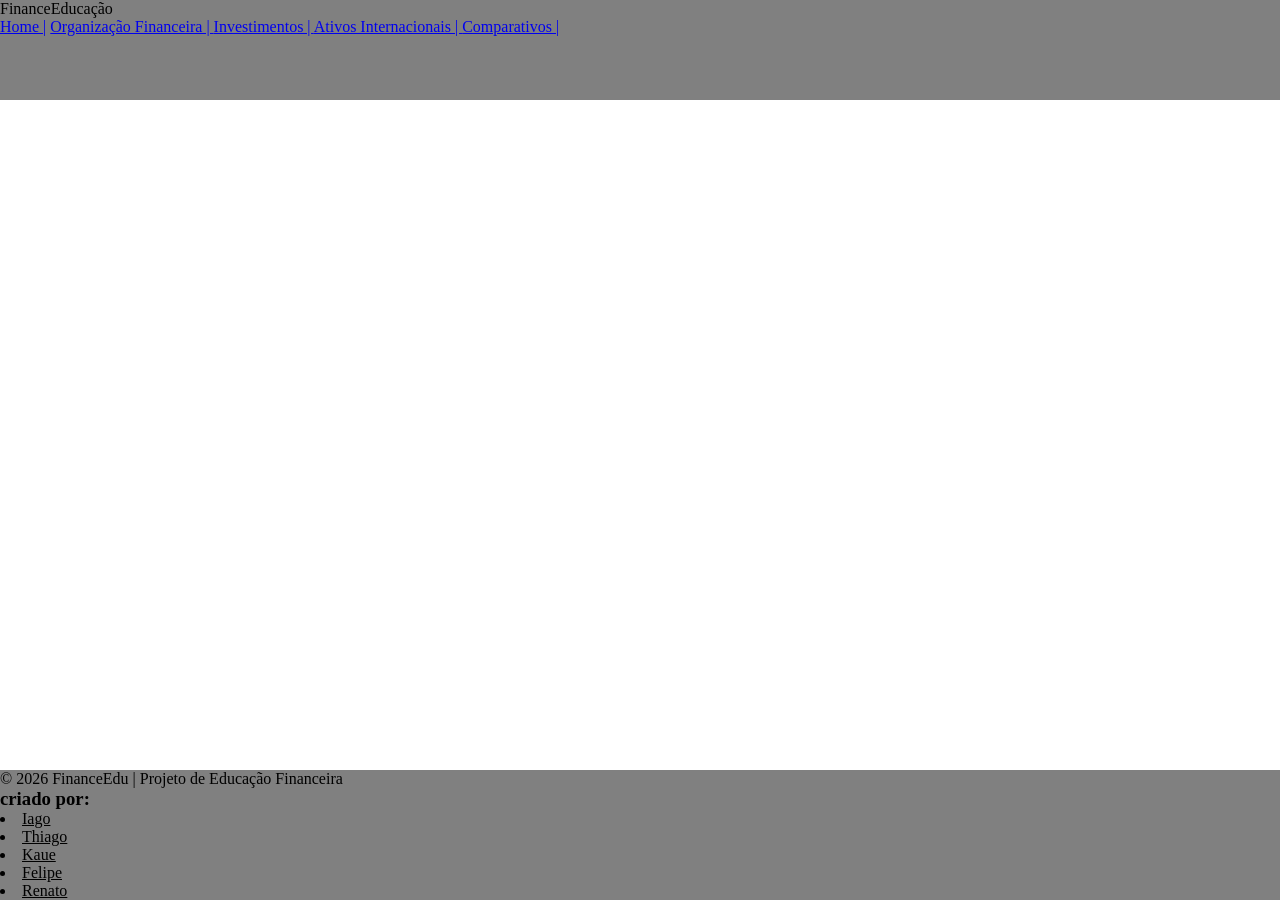
==== index.html @ c4a09371 "estrutura inicial do projeto" ====
<!DOCTYPE html>
<html lang="en">
<head>
    <meta charset="UTF-8">
    <meta name="viewport" content="width=device-width, initial-scale=1.0">
    <title>Educação financeira</title>
    <link rel="stylesheet" href="assets/css/styles.css">
</head>
<body>
    <header>
        <div class="logo">
            Finance<span>Educação</span>
        </div>
        <nav class="navbar">
            <a href="index.html">Home |</a>
            <a href="pages/organizacao-financeira.html">
                Organização Financeira |
            </a>

            <a href="pages/investimentos.html">
                Investimentos |
            </a>

            <a href="pages/ativos-internacionais.html">
                Ativos Internacionais |
            </a>

            <a href="pages/comparativos.html">
                Comparativos |
            </a>
        </nav>

    </header>
    <main>

    </main>
    <footer>
        <p>
            © 2026 FinanceEdu | Projeto de Educação Financeira
        </p>
        <h3>
            criado por:
        </h3>
        <u>
            <li>Iago</li>
            <li>Thiago</li>
            <li>Kaue</li>
            <li>Felipe</li>
            <li>Renato</li>
        </u>
    </footer>
    <script src="assets/js/scripts.js"></script>
</body>
</html>
---- assets/css/styles.css ----
*{
    margin: 0;
    padding: 0;
    box-sizing: border-box;
}
body{
    min-height: 100vh;

    display: flex;
    flex-direction: column;
}
header {
    background-color: gray;
    height: 100px;
}
main{
    flex: 1;
}
footer{
    background-color: grey;
}
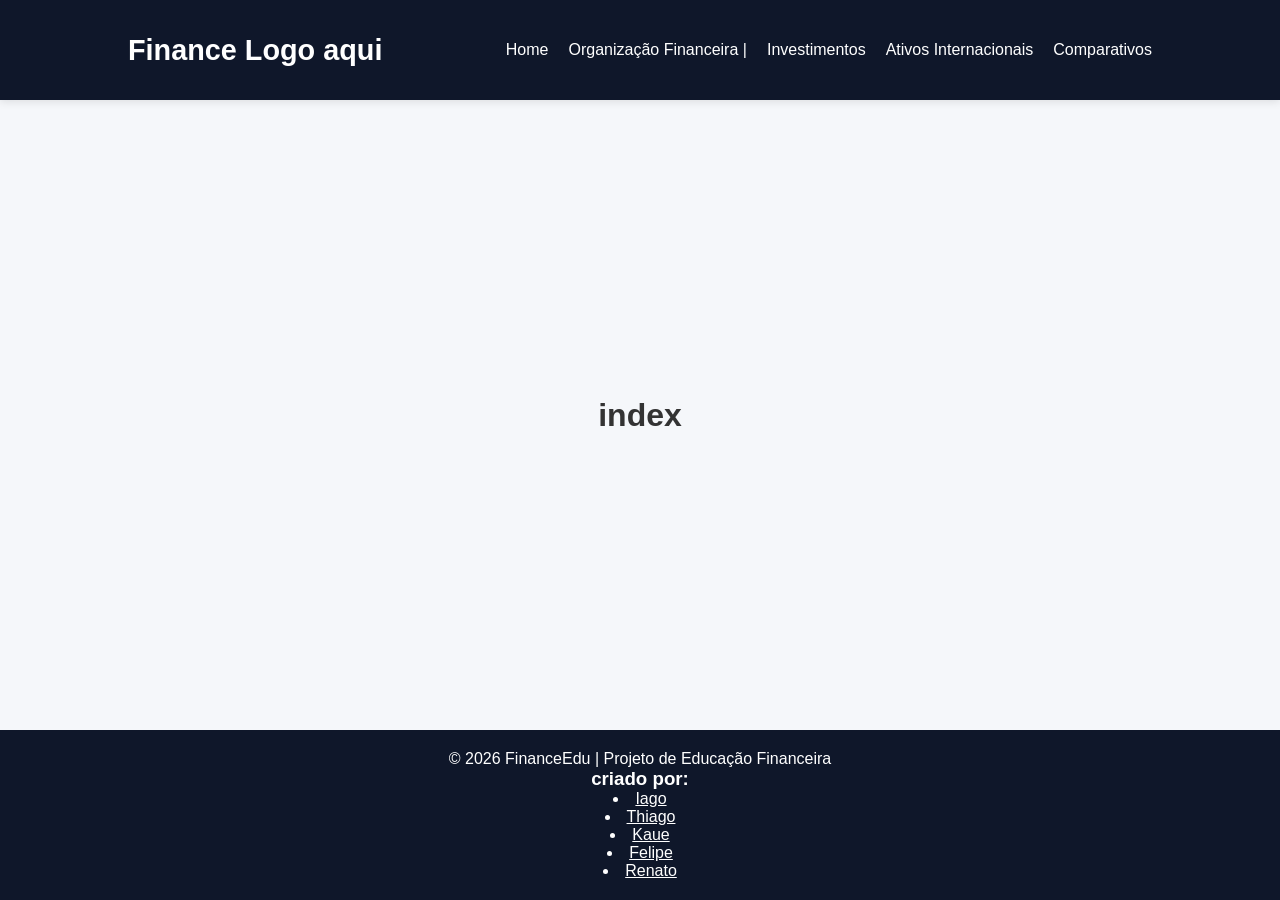
==== commit 3aa67387: "movendo projeto para dev" ====
--- a/index.html
+++ b/index.html
@@ -9,30 +9,30 @@
 <body>
     <header>
         <div class="logo">
-            Finance<span>Educação</span>
+            Finance<span> Logo aqui</span>
         </div>
         <nav class="navbar">
-            <a href="index.html">Home |</a>
-            <a href="pages/organizacao-financeira.html">
+            <a href="/">Home </a>
+            <a href="./pages/organizacao-financeira.html">
                 Organização Financeira |
             </a>
 
-            <a href="pages/investimentos.html">
-                Investimentos |
+            <a href="./pages/investimentos.html">
+                Investimentos 
             </a>
 
-            <a href="pages/ativos-internacionais.html">
-                Ativos Internacionais |
+            <a href="./pages/ativos-internacionais.html">
+                Ativos Internacionais 
             </a>
 
-            <a href="pages/comparativos.html">
-                Comparativos |
+            <a href="./pages/comparativos.html">
+                Comparativos 
             </a>
         </nav>
 
     </header>
     <main>
-
+        <h1>index</h1>
     </main>
     <footer>
         <p>
--- a/assets/css/styles.css
+++ b/assets/css/styles.css
@@ -10,12 +10,69 @@
     flex-direction: column;
 }
 header {
-    background-color: gray;
     height: 100px;
+    background-color: #0f172a;
+    color: white;
+    display: flex;
+    justify-content: space-between;
+    align-items: center;
+    padding: 20px 10%;
+    box-shadow: 0 2px 8px rgba(0,0,0,0.1);
 }
+
 main{
     flex: 1;
+
+    display: flex;
+    justify-content: center;
+    align-items: center;
+
+    padding: 40px 10%;
 }
 footer{
-    background-color: grey;
-}+    background-color: #0f172a;
+
+    color: white;
+
+    text-align: center;
+
+    padding: 20px;
+}
+
+
+body{
+    font-family: Arial, Helvetica, sans-serif;
+    background-color: #f5f7fa;
+    color: #333;
+
+    min-height: 100vh;
+
+    display: flex;
+    flex-direction: column;
+}
+
+
+
+.logo{
+    font-size: 1.8rem;
+    font-weight: bold;
+}
+
+.navbar {
+    display: flex;
+    gap: 20px;
+}
+
+.navbar a{
+    color: white;
+    text-decoration: none;
+
+    font-weight: 500;
+
+    transition: 0.3s;
+}
+
+.navbar a:hover{
+    color: #38bdf8;
+}
+
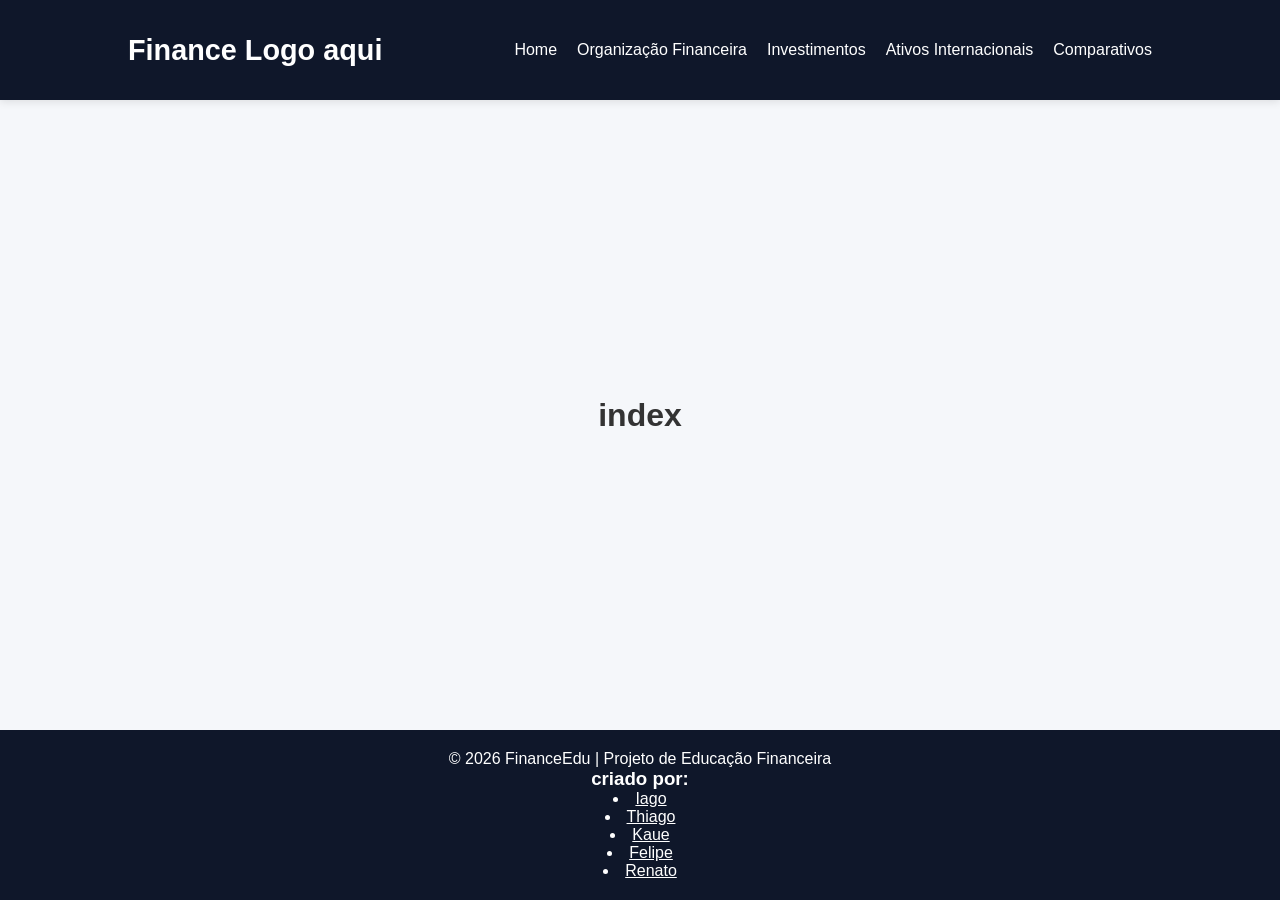
==== commit 14fc1b0c: "corrigindo link" ====
--- a/index.html
+++ b/index.html
@@ -14,7 +14,7 @@
         <nav class="navbar">
             <a href="/">Home </a>
             <a href="./pages/organizacao-financeira.html">
-                Organização Financeira |
+                Organização Financeira 
             </a>
 
             <a href="./pages/investimentos.html">
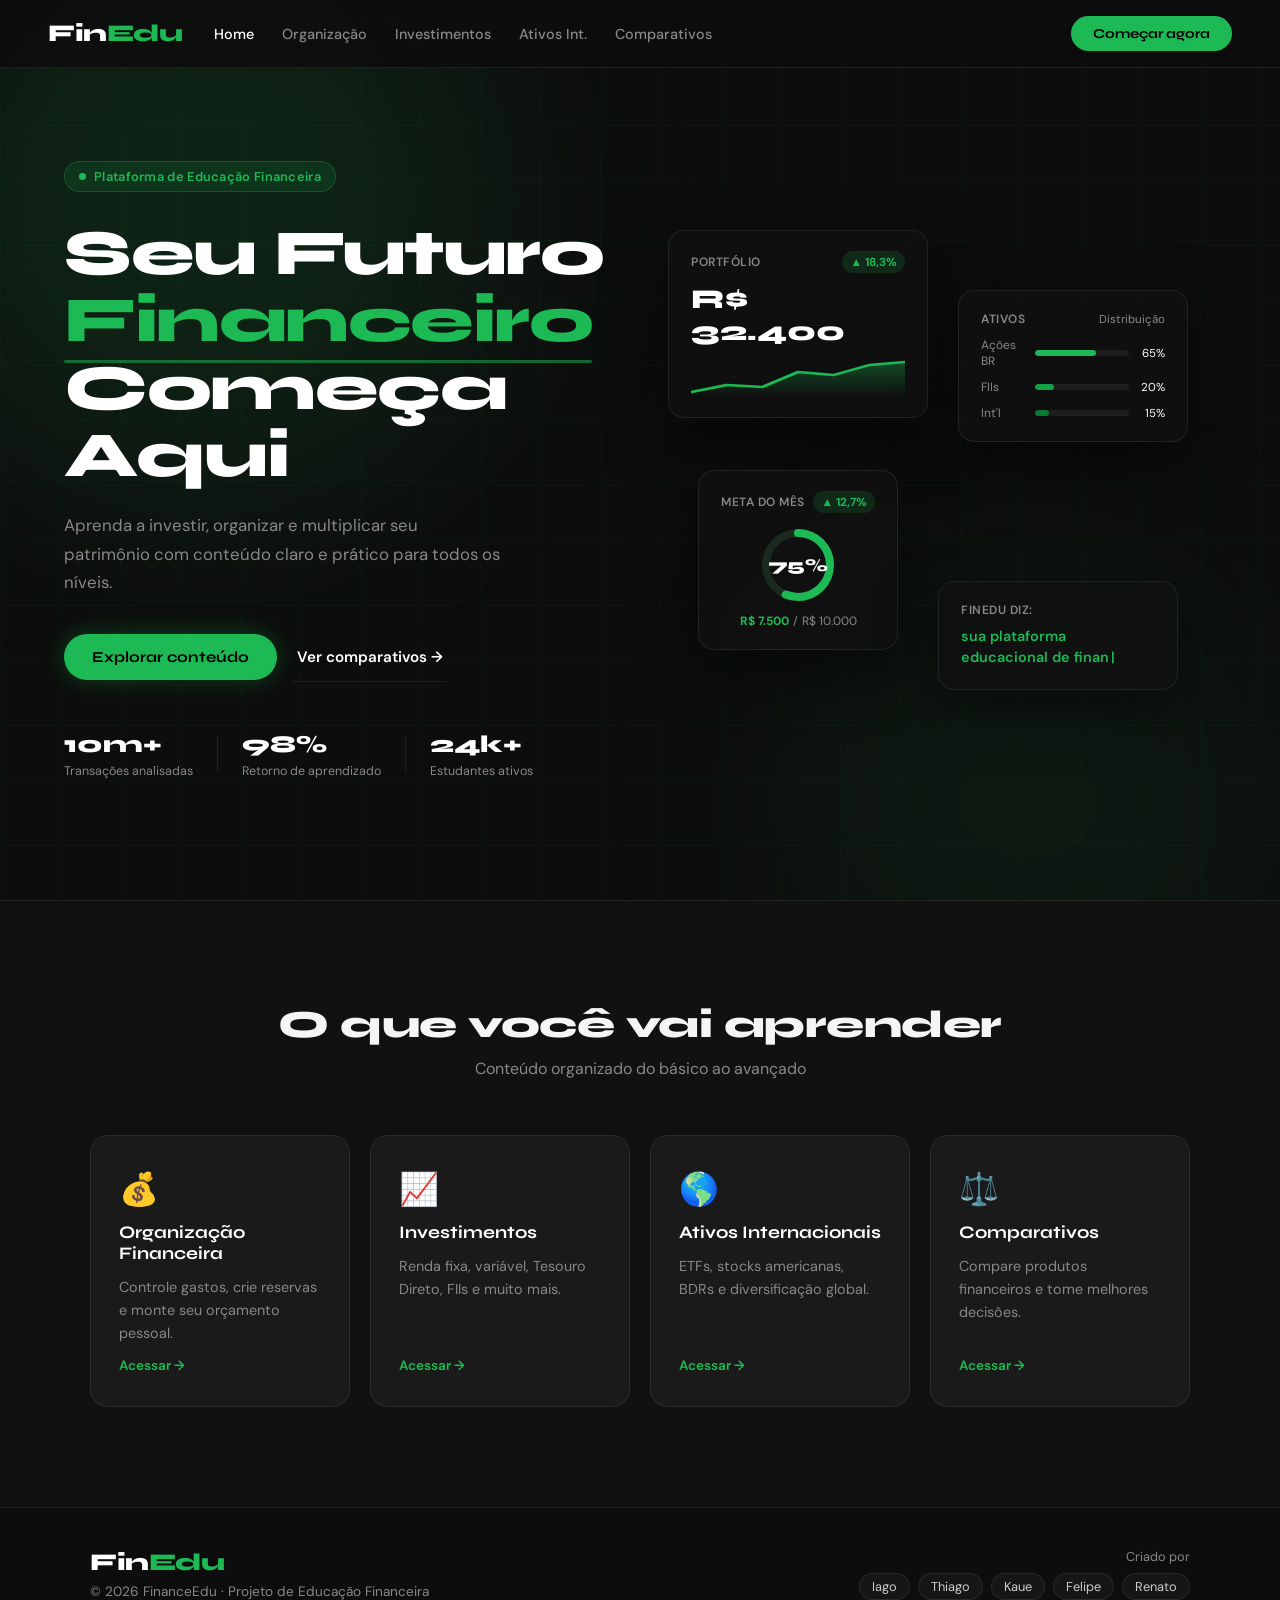
==== commit e6fce26a: "feat: foi alterado o index.html, styles.css, card.css e script.js aguardando validação e adição de c" ====
--- a/index.html
+++ b/index.html
@@ -1,54 +1,220 @@
 <!DOCTYPE html>
-<html lang="en">
+<html lang="pt-BR">
 <head>
     <meta charset="UTF-8">
     <meta name="viewport" content="width=device-width, initial-scale=1.0">
-    <title>Educação financeira</title>
+    <title>FinEdu — Educação Financeira</title>
+    <link rel="preconnect" href="https://fonts.googleapis.com">
+    <link rel="preconnect" href="https://fonts.gstatic.com" crossorigin>
+    <link href="https://fonts.googleapis.com/css2?family=Syne:wght@400;600;700;800&family=DM+Sans:wght@300;400;500&display=swap" rel="stylesheet">
     <link rel="stylesheet" href="assets/css/styles.css">
+    <link rel="stylesheet" href="assets/css/card.css">
 </head>
 <body>
-    <header>
-        <div class="logo">
-            Finance<span> Logo aqui</span>
-        </div>
-        <nav class="navbar">
-            <a href="/">Home </a>
-            <a href="./pages/organizacao-financeira.html">
-                Organização Financeira 
-            </a>
-
-            <a href="./pages/investimentos.html">
-                Investimentos 
-            </a>
-
-            <a href="./pages/ativos-internacionais.html">
-                Ativos Internacionais 
-            </a>
-
-            <a href="./pages/comparativos.html">
-                Comparativos 
-            </a>
-        </nav>
-
-    </header>
-    <main>
-        <h1>index</h1>
-    </main>
-    <footer>
-        <p>
-            © 2026 FinanceEdu | Projeto de Educação Financeira
-        </p>
-        <h3>
-            criado por:
-        </h3>
-        <u>
-            <li>Iago</li>
-            <li>Thiago</li>
-            <li>Kaue</li>
-            <li>Felipe</li>
-            <li>Renato</li>
-        </u>
+
+    <!-- NAV -->
+    <nav class="navbar">
+        <a href="index.html" class="logo">Fin<span>Edu</span></a>
+        <ul class="nav-links">
+            <li><a href="index.html" class="active">Home</a></li>
+            <li><a href="pages/organizacao-financeira.html">Organização</a></li>
+            <li><a href="pages/investimentos.html">Investimentos</a></li>
+            <li><a href="pages/ativos-internacionais.html">Ativos Int.</a></li>
+            <li><a href="pages/comparativos.html">Comparativos</a></li>
+        </ul>
+        <button class="nav-cta">Começar agora</button>
+        <button class="hamburger" id="hamburger">&#9776;</button>
+    </nav>
+
+    <!-- HERO -->
+    <section class="hero">
+
+        <!-- Fundo com partículas/grade -->
+        <div class="hero-bg">
+            <div class="grid-overlay"></div>
+            <div class="glow glow-1"></div>
+            <div class="glow glow-2"></div>
+        </div>
+
+        <!-- Coluna esquerda -->
+        <div class="hero-left">
+            <div class="badge">
+                <span class="badge-dot"></span>
+                Plataforma de Educação Financeira
+            </div>
+
+            <h1 class="hero-title">
+                Seu Futuro<br>
+                <span class="hero-title-accent">Financeiro</span><br>
+                Começa Aqui
+            </h1>
+
+            <p class="hero-sub">
+                Aprenda a investir, organizar e multiplicar seu patrimônio com conteúdo claro e prático para todos os níveis.
+            </p>
+
+            <div class="hero-actions">
+                <a href="pages/investimentos.html" class="btn-primary">Explorar conteúdo</a>
+                <a href="pages/comparativos.html" class="btn-ghost">Ver comparativos →</a>
+            </div>
+
+            <div class="hero-stats">
+                <div class="stat">
+                    <span class="stat-number">10m+</span>
+                    <span class="stat-label">Transações analisadas</span>
+                </div>
+                <div class="stat-divider"></div>
+                <div class="stat">
+                    <span class="stat-number">98%</span>
+                    <span class="stat-label">Retorno de aprendizado</span>
+                </div>
+                <div class="stat-divider"></div>
+                <div class="stat">
+                    <span class="stat-number">24k+</span>
+                    <span class="stat-label">Estudantes ativos</span>
+                </div>
+            </div>
+        </div>
+
+        <!-- Coluna direita: cards flutuantes -->
+        <div class="hero-right">
+
+            <div class="float-card card-portfolio">
+                <div class="card-header">
+                    <span class="card-label">Portfólio</span>
+                    <span class="card-badge up">▲ 18,3%</span>
+                </div>
+                <div class="card-value">R$ 32.400</div>
+                <div class="mini-chart">
+                    <svg viewBox="0 0 120 40" preserveAspectRatio="none">
+                        <polyline points="0,35 20,28 40,30 60,15 80,18 100,8 120,5"
+                            fill="none" stroke="#1DB954" stroke-width="2.5" stroke-linecap="round" stroke-linejoin="round"/>
+                        <polyline points="0,35 20,28 40,30 60,15 80,18 100,8 120,5 120,40 0,40"
+                            fill="url(#greenFade)" stroke="none"/>
+                        <defs>
+                            <linearGradient id="greenFade" x1="0" y1="0" x2="0" y2="1">
+                                <stop offset="0%" stop-color="#1DB954" stop-opacity="0.35"/>
+                                <stop offset="100%" stop-color="#1DB954" stop-opacity="0"/>
+                            </linearGradient>
+                        </defs>
+                    </svg>
+                </div>
+            </div>
+
+            <div class="float-card card-asset">
+                <div class="card-header">
+                    <span class="card-label">Ativos</span>
+                    <span class="card-label-right">Distribuição</span>
+                </div>
+                <div class="asset-list">
+                    <div class="asset-row">
+                        <div class="asset-bar-wrap">
+                            <span class="asset-name">Ações BR</span>
+                            <div class="asset-bar"><div class="asset-fill" style="width:65%;background:#1DB954"></div></div>
+                            <span class="asset-pct">65%</span>
+                        </div>
+                    </div>
+                    <div class="asset-row">
+                        <div class="asset-bar-wrap">
+                            <span class="asset-name">FIIs</span>
+                            <div class="asset-bar"><div class="asset-fill" style="width:20%;background:#14a146"></div></div>
+                            <span class="asset-pct">20%</span>
+                        </div>
+                    </div>
+                    <div class="asset-row">
+                        <div class="asset-bar-wrap">
+                            <span class="asset-name">Int'l</span>
+                            <div class="asset-bar"><div class="asset-fill" style="width:15%;background:#0d7a34"></div></div>
+                            <span class="asset-pct">15%</span>
+                        </div>
+                    </div>
+                </div>
+            </div>
+
+            <div class="float-card card-goal">
+                <div class="card-header">
+                    <span class="card-label">Meta do mês</span>
+                    <span class="card-badge up">▲ 12,7%</span>
+                </div>
+                <div class="goal-ring-wrap">
+                    <svg class="goal-ring" viewBox="0 0 80 80">
+                        <circle cx="40" cy="40" r="32" fill="none" stroke="#1a2a1e" stroke-width="8"/>
+                        <circle cx="40" cy="40" r="32" fill="none" stroke="#1DB954" stroke-width="8"
+                            stroke-dasharray="151" stroke-dashoffset="38"
+                            stroke-linecap="round" transform="rotate(-90 40 40)"/>
+                    </svg>
+                    <div class="goal-ring-text">
+                        <span class="goal-pct">75%</span>
+                    </div>
+                </div>
+                <div class="goal-info">
+                    <span class="goal-curr">R$ 7.500</span>
+                    <span class="goal-sep">/</span>
+                    <span class="goal-total">R$ 10.000</span>
+                </div>
+            </div>
+
+            <div class="float-card card-typewriter">
+                <div class="card-label">FinEdu diz:</div>
+                <p class="typing-line"><span id="typewriter"></span></p>
+            </div>
+
+        </div>
+    </section>
+
+    <!-- SEÇÃO DE TÓPICOS -->
+    <section class="topics">
+        <h2 class="section-title">O que você vai aprender</h2>
+        <p class="section-sub">Conteúdo organizado do básico ao avançado</p>
+
+        <div class="topics-grid">
+            <a href="pages/organizacao-financeira.html" class="topic-card">
+                <div class="topic-icon">💰</div>
+                <h3>Organização Financeira</h3>
+                <p>Controle gastos, crie reservas e monte seu orçamento pessoal.</p>
+                <span class="topic-link">Acessar →</span>
+            </a>
+            <a href="pages/investimentos.html" class="topic-card">
+                <div class="topic-icon">📈</div>
+                <h3>Investimentos</h3>
+                <p>Renda fixa, variável, Tesouro Direto, FIIs e muito mais.</p>
+                <span class="topic-link">Acessar →</span>
+            </a>
+            <a href="pages/ativos-internacionais.html" class="topic-card">
+                <div class="topic-icon">🌎</div>
+                <h3>Ativos Internacionais</h3>
+                <p>ETFs, stocks americanas, BDRs e diversificação global.</p>
+                <span class="topic-link">Acessar →</span>
+            </a>
+            <a href="pages/comparativos.html" class="topic-card">
+                <div class="topic-icon">⚖️</div>
+                <h3>Comparativos</h3>
+                <p>Compare produtos financeiros e tome melhores decisões.</p>
+                <span class="topic-link">Acessar →</span>
+            </a>
+        </div>
+    </section>
+
+    <!-- FOOTER -->
+    <footer class="footer">
+        <div class="footer-inner">
+            <div class="footer-brand">
+                <span class="logo">Fin<span>Edu</span></span>
+                <p>© 2026 FinanceEdu · Projeto de Educação Financeira</p>
+            </div>
+            <div class="footer-team">
+                <span class="footer-team-label">Criado por</span>
+                <div class="footer-avatars">
+                    <span>Iago</span>
+                    <span>Thiago</span>
+                    <span>Kaue</span>
+                    <span>Felipe</span>
+                    <span>Renato</span>
+                </div>
+            </div>
+        </div>
     </footer>
+
     <script src="assets/js/scripts.js"></script>
 </body>
-</html>+</html>
--- a/assets/css/styles.css
+++ b/assets/css/styles.css
@@ -1,78 +1,351 @@
-*{
+/* ===== RESET & BASE ===== */
+*, *::before, *::after {
     margin: 0;
     padding: 0;
     box-sizing: border-box;
 }
-body{
+
+:root {
+    --green: #1DB954;
+    --green-dark: #14a146;
+    --green-dim: rgba(29,185,84,0.12);
+    --bg: #0d0d0d;
+    --bg-2: #111111;
+    --bg-card: rgba(255,255,255,0.04);
+    --border: rgba(255,255,255,0.08);
+    --text: #f5f5f5;
+    --text-muted: #888;
+    --font-head: 'Syne', sans-serif;
+    --font-body: 'DM Sans', sans-serif;
+}
+
+html { scroll-behavior: smooth; }
+
+body {
+    background-color: var(--bg);
+    color: var(--text);
+    font-family: var(--font-body);
     min-height: 100vh;
-
-    display: flex;
-    flex-direction: column;
-}
-header {
-    height: 100px;
-    background-color: #0f172a;
-    color: white;
-    display: flex;
+    overflow-x: hidden;
+}
+
+/* ===== NAVBAR ===== */
+.navbar {
+    position: fixed;
+    top: 0; left: 0; right: 0;
+    z-index: 100;
+    display: flex;
+    align-items: center;
+    gap: 32px;
+    padding: 0 48px;
+    height: 68px;
+    background: rgba(13,13,13,0.85);
+    backdrop-filter: blur(16px);
+    border-bottom: 1px solid var(--border);
+}
+
+.logo {
+    font-family: var(--font-head);
+    font-size: 1.5rem;
+    font-weight: 800;
+    color: #fff;
+    text-decoration: none;
+    letter-spacing: -0.5px;
+    flex-shrink: 0;
+}
+.logo span { color: var(--green); }
+
+.nav-links {
+    display: flex;
+    list-style: none;
+    gap: 28px;
+    flex: 1;
+}
+.nav-links a {
+    color: var(--text-muted);
+    text-decoration: none;
+    font-size: 0.9rem;
+    font-weight: 500;
+    transition: color 0.2s;
+}
+.nav-links a:hover,
+.nav-links a.active { color: #fff; }
+
+.nav-cta {
+    background: var(--green);
+    color: #000;
+    border: none;
+    padding: 9px 22px;
+    border-radius: 50px;
+    font-family: var(--font-head);
+    font-weight: 700;
+    font-size: 0.85rem;
+    cursor: pointer;
+    transition: background 0.2s, transform 0.15s;
+    flex-shrink: 0;
+}
+.nav-cta:hover { background: var(--green-dark); transform: scale(1.03); }
+
+.hamburger {
+    display: none;
+    background: none;
+    border: none;
+    color: #fff;
+    font-size: 1.4rem;
+    cursor: pointer;
+    margin-left: auto;
+}
+
+/* ===== HERO ===== */
+.hero {
+    min-height: 100vh;
+    display: flex;
+    align-items: center;
+    gap: 64px;
+    padding: 120px 64px 80px;
+    position: relative;
+    overflow: hidden;
+}
+
+.hero-bg {
+    position: absolute;
+    inset: 0;
+    z-index: 0;
+}
+
+.grid-overlay {
+    position: absolute;
+    inset: 0;
+    background-image:
+        linear-gradient(rgba(29,185,84,0.04) 1px, transparent 1px),
+        linear-gradient(90deg, rgba(29,185,84,0.04) 1px, transparent 1px);
+    background-size: 60px 60px;
+}
+
+.glow {
+    position: absolute;
+    border-radius: 50%;
+    filter: blur(100px);
+    pointer-events: none;
+}
+.glow-1 {
+    width: 600px; height: 600px;
+    background: rgba(29,185,84,0.12);
+    top: -100px; left: -100px;
+}
+.glow-2 {
+    width: 500px; height: 500px;
+    background: rgba(29,185,84,0.07);
+    bottom: -150px; right: 0;
+}
+
+/* Left column */
+.hero-left {
+    flex: 1;
+    max-width: 540px;
+    position: relative;
+    z-index: 1;
+    animation: fadeUp 0.8s ease both;
+}
+
+.badge {
+    display: inline-flex;
+    align-items: center;
+    gap: 8px;
+    background: var(--green-dim);
+    border: 1px solid rgba(29,185,84,0.25);
+    color: var(--green);
+    font-size: 0.8rem;
+    font-weight: 600;
+    padding: 6px 14px;
+    border-radius: 50px;
+    margin-bottom: 28px;
+    letter-spacing: 0.3px;
+}
+.badge-dot {
+    width: 7px; height: 7px;
+    background: var(--green);
+    border-radius: 50%;
+    animation: pulse 2s infinite;
+}
+@keyframes pulse {
+    0%, 100% { opacity: 1; transform: scale(1); }
+    50% { opacity: 0.5; transform: scale(1.4); }
+}
+
+.hero-title {
+    font-family: var(--font-head);
+    font-size: clamp(2.8rem, 5vw, 4.2rem);
+    font-weight: 800;
+    line-height: 1.05;
+    letter-spacing: -1.5px;
+    color: #fff;
+    margin-bottom: 22px;
+}
+.hero-title-accent {
+    color: var(--green);
+    position: relative;
+}
+.hero-title-accent::after {
+    content: '';
+    position: absolute;
+    left: 0; bottom: -4px;
+    width: 100%; height: 3px;
+    background: var(--green);
+    border-radius: 2px;
+    opacity: 0.5;
+}
+
+.hero-sub {
+    color: var(--text-muted);
+    font-size: 1.05rem;
+    line-height: 1.7;
+    max-width: 440px;
+    margin-bottom: 36px;
+}
+
+.hero-actions {
+    display: flex;
+    gap: 16px;
+    align-items: center;
+    flex-wrap: wrap;
+    margin-bottom: 48px;
+}
+
+.btn-primary {
+    background: var(--green);
+    color: #000;
+    border: none;
+    padding: 14px 28px;
+    border-radius: 50px;
+    font-family: var(--font-head);
+    font-weight: 700;
+    font-size: 0.95rem;
+    cursor: pointer;
+    text-decoration: none;
+    transition: background 0.2s, transform 0.15s, box-shadow 0.2s;
+    box-shadow: 0 0 24px rgba(29,185,84,0.3);
+}
+.btn-primary:hover {
+    background: var(--green-dark);
+    transform: translateY(-2px);
+    box-shadow: 0 0 36px rgba(29,185,84,0.45);
+}
+
+.btn-ghost {
+    color: #fff;
+    text-decoration: none;
+    font-weight: 600;
+    font-size: 0.95rem;
+    padding: 14px 4px;
+    border-bottom: 1px solid var(--border);
+    transition: color 0.2s, border-color 0.2s;
+}
+.btn-ghost:hover { color: var(--green); border-color: var(--green); }
+
+/* Stats */
+.hero-stats {
+    display: flex;
+    align-items: center;
+    gap: 24px;
+}
+.stat { display: flex; flex-direction: column; gap: 4px; }
+.stat-number {
+    font-family: var(--font-head);
+    font-size: 1.5rem;
+    font-weight: 800;
+    color: #fff;
+}
+.stat-label {
+    font-size: 0.78rem;
+    color: var(--text-muted);
+}
+.stat-divider {
+    width: 1px; height: 36px;
+    background: var(--border);
+}
+
+/* Right column */
+.hero-right {
+    flex: 1;
+    position: relative;
+    z-index: 1;
+    min-height: 480px;
+    max-width: 520px;
+}
+
+/* Card styles moved to card.css */
+
+/* ===== FOOTER ===== */
+.footer {
+    background: var(--bg);
+    border-top: 1px solid var(--border);
+    padding: 40px 64px;
+}
+.footer-inner {
+    max-width: 1100px;
+    margin: 0 auto;
+    display: flex;
+    align-items: center;
     justify-content: space-between;
-    align-items: center;
-    padding: 20px 10%;
-    box-shadow: 0 2px 8px rgba(0,0,0,0.1);
-}
-
-main{
-    flex: 1;
-
-    display: flex;
-    justify-content: center;
-    align-items: center;
-
-    padding: 40px 10%;
-}
-footer{
-    background-color: #0f172a;
-
-    color: white;
-
-    text-align: center;
-
-    padding: 20px;
-}
-
-
-body{
-    font-family: Arial, Helvetica, sans-serif;
-    background-color: #f5f7fa;
-    color: #333;
-
-    min-height: 100vh;
-
-    display: flex;
-    flex-direction: column;
-}
-
-
-
-.logo{
-    font-size: 1.8rem;
-    font-weight: bold;
-}
-
-.navbar {
-    display: flex;
-    gap: 20px;
-}
-
-.navbar a{
-    color: white;
-    text-decoration: none;
-
-    font-weight: 500;
-
-    transition: 0.3s;
-}
-
-.navbar a:hover{
-    color: #38bdf8;
-}
-
+    flex-wrap: wrap;
+    gap: 24px;
+}
+.footer-brand { display: flex; flex-direction: column; gap: 6px; }
+.footer-brand p { color: var(--text-muted); font-size: 0.85rem; }
+
+.footer-team { display: flex; flex-direction: column; gap: 8px; align-items: flex-end; }
+.footer-team-label { font-size: 0.8rem; color: var(--text-muted); }
+.footer-avatars {
+    display: flex;
+    gap: 8px;
+    flex-wrap: wrap;
+    justify-content: flex-end;
+}
+.footer-avatars span {
+    background: var(--bg-card);
+    border: 1px solid var(--border);
+    padding: 4px 12px;
+    border-radius: 20px;
+    font-size: 0.8rem;
+    color: #ccc;
+    transition: color 0.2s, border-color 0.2s;
+}
+.footer-avatars span:hover { color: var(--green); border-color: var(--green); }
+
+/* ===== ANIMATION HELPERS ===== */
+@keyframes fadeUp {
+    from { opacity: 0; transform: translateY(32px); }
+    to   { opacity: 1; transform: translateY(0); }
+}
+
+/* ===== RESPONSIVE ===== */
+@media (max-width: 900px) {
+    .hero {
+        flex-direction: column;
+        padding: 100px 28px 64px;
+        gap: 48px;
+    }
+    .hero-left { max-width: 100%; }
+    .hero-right {
+        width: 100%;
+        max-width: 100%;
+        min-height: 340px;
+    }
+    .topics { padding: 64px 28px; }
+    .footer { padding: 32px 28px; }
+    .footer-inner { flex-direction: column; align-items: flex-start; }
+    .footer-team { align-items: flex-start; }
+    .footer-avatars { justify-content: flex-start; }
+}
+
+@media (max-width: 640px) {
+    .navbar { padding: 0 20px; gap: 16px; }
+    .nav-links { display: none; }
+    .nav-cta { display: none; }
+    .hamburger { display: block; }
+    .hero-title { letter-spacing: -1px; }
+    .hero-stats { flex-wrap: wrap; gap: 16px; }
+    .stat-divider { display: none; }
+    .hero-right { min-height: 420px; }
+}
--- a/assets/css/card.css
+++ b/assets/css/card.css
@@ -0,0 +1,230 @@
+/* Floating cards */
+.float-card {
+    position: absolute;
+    background: rgba(17,17,17,0.85);
+    border: 1px solid var(--border);
+    border-radius: 16px;
+    padding: 20px 22px;
+    backdrop-filter: blur(12px);
+    box-shadow: 0 20px 60px rgba(0,0,0,0.5);
+    animation: floatIn 0.9s ease both;
+}
+
+.card-portfolio {
+    top: 0; left: 0;
+    width: 260px;
+    animation-delay: 0.2s;
+}
+.card-asset {
+    top: 60px; right: 0;
+    width: 230px;
+    animation-delay: 0.4s;
+}
+.card-goal {
+    bottom: 60px; left: 30px;
+    width: 200px;
+    animation-delay: 0.5s;
+    text-align: center;
+}
+.card-typewriter {
+    bottom: 20px; right: 10px;
+    width: 240px;
+    animation-delay: 0.65s;
+}
+
+@keyframes floatIn {
+    from { opacity: 0; transform: translateY(24px); }
+    to   { opacity: 1; transform: translateY(0); }
+}
+
+/* Subtle floating idle animation */
+.card-portfolio { animation: floatIn 0.9s ease 0.2s both, idleFloat 6s ease-in-out 1.2s infinite; }
+.card-asset     { animation: floatIn 0.9s ease 0.4s both, idleFloat 7s ease-in-out 1.5s infinite; }
+.card-goal      { animation: floatIn 0.9s ease 0.5s both, idleFloat 5.5s ease-in-out 1s infinite; }
+.card-typewriter{ animation: floatIn 0.9s ease 0.65s both, idleFloat 6.5s ease-in-out 1.3s infinite; }
+
+@keyframes idleFloat {
+    0%, 100% { transform: translateY(0); }
+    50% { transform: translateY(-8px); }
+}
+
+.card-header {
+    display: flex;
+    align-items: center;
+    justify-content: space-between;
+    margin-bottom: 10px;
+}
+.card-label {
+    font-size: 0.75rem;
+    color: var(--text-muted);
+    font-weight: 600;
+    text-transform: uppercase;
+    letter-spacing: 0.5px;
+}
+.card-label-right { font-size: 0.72rem; color: var(--text-muted); }
+.card-badge {
+    font-size: 0.73rem;
+    font-weight: 700;
+    padding: 3px 8px;
+    border-radius: 20px;
+}
+.card-badge.up { background: rgba(29,185,84,0.15); color: var(--green); }
+.card-value {
+    font-family: var(--font-head);
+    font-size: 1.7rem;
+    font-weight: 800;
+    color: #fff;
+    margin-bottom: 10px;
+}
+
+/* Mini chart */
+.mini-chart { width: 100%; height: 40px; }
+.mini-chart svg { width: 100%; height: 100%; }
+
+/* Asset bars */
+.asset-list { display: flex; flex-direction: column; gap: 10px; margin-top: 4px; }
+.asset-bar-wrap {
+    display: flex;
+    align-items: center;
+    gap: 8px;
+}
+.asset-name { font-size: 0.75rem; color: var(--text-muted); width: 46px; flex-shrink: 0; }
+.asset-bar {
+    flex: 1;
+    height: 6px;
+    background: rgba(255,255,255,0.06);
+    border-radius: 4px;
+    overflow: hidden;
+}
+.asset-fill {
+    height: 100%;
+    border-radius: 4px;
+    transition: width 0.8s ease;
+}
+.asset-pct { font-size: 0.72rem; color: #fff; width: 28px; text-align: right; }
+
+/* Goal ring */
+.goal-ring-wrap {
+    position: relative;
+    width: 80px; height: 80px;
+    margin: 12px auto 8px;
+}
+.goal-ring { width: 100%; height: 100%; }
+.goal-ring-text {
+    position: absolute;
+    inset: 0;
+    display: flex;
+    align-items: center;
+    justify-content: center;
+}
+.goal-pct {
+    font-family: var(--font-head);
+    font-size: 1.1rem;
+    font-weight: 800;
+    color: #fff;
+}
+.goal-info {
+    display: flex;
+    justify-content: center;
+    gap: 4px;
+    font-size: 0.75rem;
+}
+.goal-curr { color: var(--green); font-weight: 700; }
+.goal-sep { color: var(--text-muted); }
+.goal-total { color: var(--text-muted); }
+
+/* Typewriter card */
+.typing-line {
+    margin-top: 8px;
+    font-size: 0.9rem;
+    color: #ccc;
+    line-height: 1.5;
+    min-height: 40px;
+}
+#typewriter { color: var(--green); font-weight: 600; }
+#typewriter::after {
+    content: "|";
+    margin-left: 2px;
+    color: var(--green);
+    animation: blink 1s infinite;
+}
+@keyframes blink {
+    0%, 50% { opacity: 1; }
+    51%, 100% { opacity: 0; }
+}
+
+/* ===== TOPICS SECTION ===== */
+.topics {
+    padding: 100px 64px;
+    background: var(--bg-2);
+    border-top: 1px solid var(--border);
+}
+
+.section-title {
+    font-family: var(--font-head);
+    font-size: clamp(1.8rem, 3vw, 2.8rem);
+    font-weight: 800;
+    letter-spacing: -0.5px;
+    margin-bottom: 10px;
+    text-align: center;
+}
+.section-sub {
+    color: var(--text-muted);
+    text-align: center;
+    margin-bottom: 56px;
+    font-size: 1rem;
+}
+
+.topics-grid {
+    display: grid;
+    grid-template-columns: repeat(auto-fit, minmax(240px, 1fr));
+    gap: 20px;
+    max-width: 1100px;
+    margin: 0 auto;
+}
+
+.topic-card {
+    background: var(--bg-card);
+    border: 1px solid var(--border);
+    border-radius: 18px;
+    padding: 32px 28px;
+    text-decoration: none;
+    color: inherit;
+    transition: border-color 0.25s, background 0.25s, transform 0.25s;
+    display: flex;
+    flex-direction: column;
+    gap: 12px;
+}
+.topic-card:hover {
+    border-color: var(--green);
+    background: rgba(29,185,84,0.05);
+    transform: translateY(-4px);
+}
+.topic-icon { font-size: 2rem; }
+.topic-card h3 {
+    font-family: var(--font-head);
+    font-size: 1.1rem;
+    font-weight: 700;
+    color: #fff;
+}
+.topic-card p { color: var(--text-muted); font-size: 0.9rem; line-height: 1.6; flex: 1; }
+.topic-link { color: var(--green); font-size: 0.85rem; font-weight: 600; }
+
+@media (max-width: 900px) {
+    .card-portfolio { width: 200px; }
+    .card-asset { width: 185px; top: 40px; }
+    .card-goal { width: 170px; bottom: 0; left: 10px; }
+    .card-typewriter { width: 190px; bottom: 0; right: 0; }
+}
+
+@media (max-width: 900px) {
+    .card-portfolio { width: 200px; }
+    .card-asset { width: 185px; top: 40px; }
+    .card-goal { width: 170px; bottom: 0; left: 10px; }
+    .card-typewriter { width: 190px; bottom: 0; right: 0; }
+}
+
+@media (max-width: 640px) {
+    .card-portfolio { font-size: 0.9rem; width: 180px; }
+    .card-asset { width: 170px; }
+}
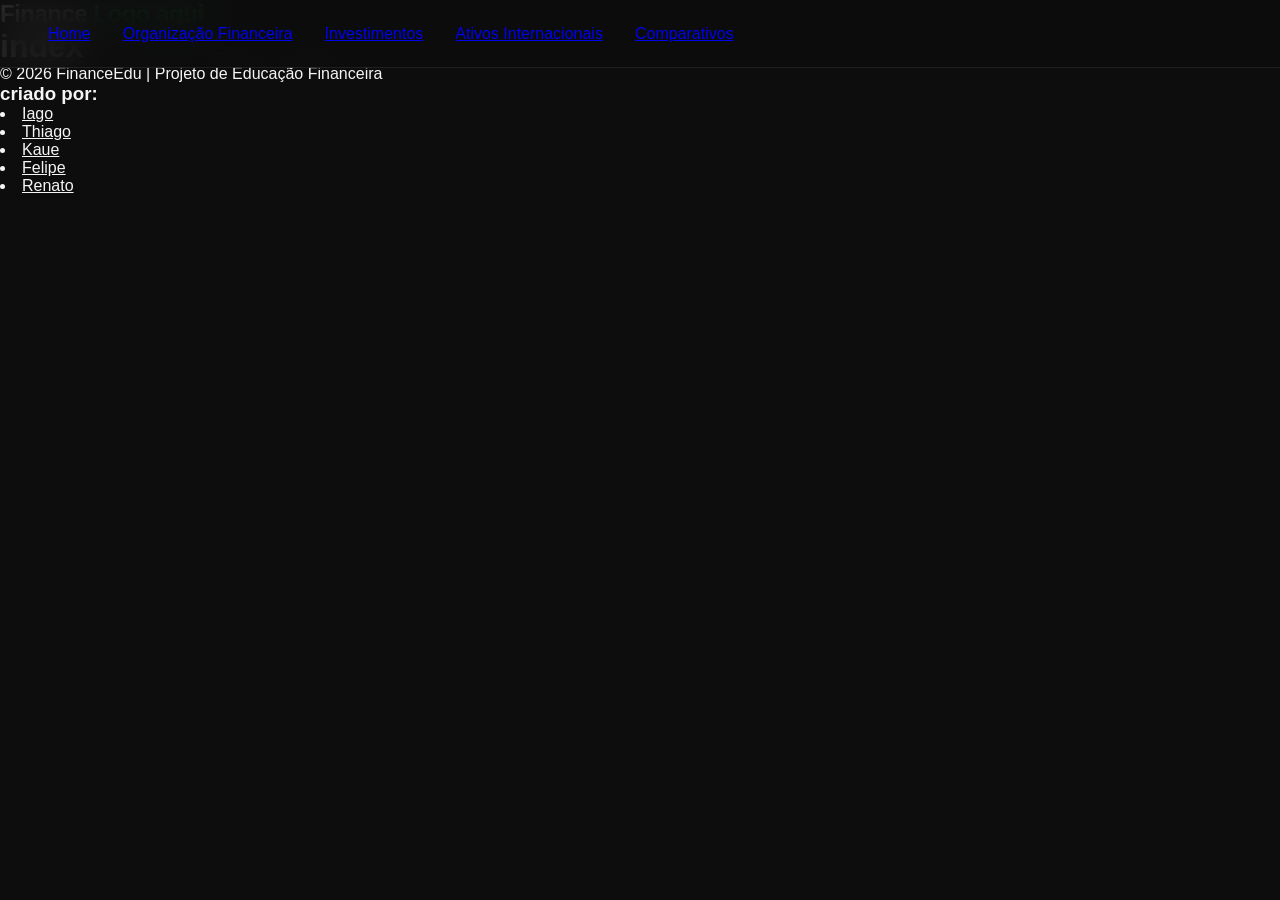
==== commit edccc0b1: "corrigindo bug no link" ====
--- a/index.html
+++ b/index.html
@@ -1,220 +1,54 @@
 <!DOCTYPE html>
-<html lang="pt-BR">
+<html lang="en">
 <head>
     <meta charset="UTF-8">
     <meta name="viewport" content="width=device-width, initial-scale=1.0">
-    <title>FinEdu — Educação Financeira</title>
-    <link rel="preconnect" href="https://fonts.googleapis.com">
-    <link rel="preconnect" href="https://fonts.gstatic.com" crossorigin>
-    <link href="https://fonts.googleapis.com/css2?family=Syne:wght@400;600;700;800&family=DM+Sans:wght@300;400;500&display=swap" rel="stylesheet">
+    <title>Educação financeira</title>
     <link rel="stylesheet" href="assets/css/styles.css">
-    <link rel="stylesheet" href="assets/css/card.css">
 </head>
 <body>
+    <header>
+        <div class="logo">
+            Finance<span> Logo aqui</span>
+        </div>
+        <nav class="navbar">
+            <a href="./index.html">Home </a>
+            <a href="./pages/organizacao-financeira.html">
+                Organização Financeira 
+            </a>
 
-    <!-- NAV -->
-    <nav class="navbar">
-        <a href="index.html" class="logo">Fin<span>Edu</span></a>
-        <ul class="nav-links">
-            <li><a href="index.html" class="active">Home</a></li>
-            <li><a href="pages/organizacao-financeira.html">Organização</a></li>
-            <li><a href="pages/investimentos.html">Investimentos</a></li>
-            <li><a href="pages/ativos-internacionais.html">Ativos Int.</a></li>
-            <li><a href="pages/comparativos.html">Comparativos</a></li>
-        </ul>
-        <button class="nav-cta">Começar agora</button>
-        <button class="hamburger" id="hamburger">&#9776;</button>
-    </nav>
+            <a href="./pages/investimentos.html">
+                Investimentos 
+            </a>
 
-    <!-- HERO -->
-    <section class="hero">
+            <a href="./pages/ativos-internacionais.html">
+                Ativos Internacionais 
+            </a>
 
-        <!-- Fundo com partículas/grade -->
-        <div class="hero-bg">
-            <div class="grid-overlay"></div>
-            <div class="glow glow-1"></div>
-            <div class="glow glow-2"></div>
-        </div>
+            <a href="./pages/comparativos.html">
+                Comparativos 
+            </a>
+        </nav>
 
-        <!-- Coluna esquerda -->
-        <div class="hero-left">
-            <div class="badge">
-                <span class="badge-dot"></span>
-                Plataforma de Educação Financeira
-            </div>
-
-            <h1 class="hero-title">
-                Seu Futuro<br>
-                <span class="hero-title-accent">Financeiro</span><br>
-                Começa Aqui
-            </h1>
-
-            <p class="hero-sub">
-                Aprenda a investir, organizar e multiplicar seu patrimônio com conteúdo claro e prático para todos os níveis.
-            </p>
-
-            <div class="hero-actions">
-                <a href="pages/investimentos.html" class="btn-primary">Explorar conteúdo</a>
-                <a href="pages/comparativos.html" class="btn-ghost">Ver comparativos →</a>
-            </div>
-
-            <div class="hero-stats">
-                <div class="stat">
-                    <span class="stat-number">10m+</span>
-                    <span class="stat-label">Transações analisadas</span>
-                </div>
-                <div class="stat-divider"></div>
-                <div class="stat">
-                    <span class="stat-number">98%</span>
-                    <span class="stat-label">Retorno de aprendizado</span>
-                </div>
-                <div class="stat-divider"></div>
-                <div class="stat">
-                    <span class="stat-number">24k+</span>
-                    <span class="stat-label">Estudantes ativos</span>
-                </div>
-            </div>
-        </div>
-
-        <!-- Coluna direita: cards flutuantes -->
-        <div class="hero-right">
-
-            <div class="float-card card-portfolio">
-                <div class="card-header">
-                    <span class="card-label">Portfólio</span>
-                    <span class="card-badge up">▲ 18,3%</span>
-                </div>
-                <div class="card-value">R$ 32.400</div>
-                <div class="mini-chart">
-                    <svg viewBox="0 0 120 40" preserveAspectRatio="none">
-                        <polyline points="0,35 20,28 40,30 60,15 80,18 100,8 120,5"
-                            fill="none" stroke="#1DB954" stroke-width="2.5" stroke-linecap="round" stroke-linejoin="round"/>
-                        <polyline points="0,35 20,28 40,30 60,15 80,18 100,8 120,5 120,40 0,40"
-                            fill="url(#greenFade)" stroke="none"/>
-                        <defs>
-                            <linearGradient id="greenFade" x1="0" y1="0" x2="0" y2="1">
-                                <stop offset="0%" stop-color="#1DB954" stop-opacity="0.35"/>
-                                <stop offset="100%" stop-color="#1DB954" stop-opacity="0"/>
-                            </linearGradient>
-                        </defs>
-                    </svg>
-                </div>
-            </div>
-
-            <div class="float-card card-asset">
-                <div class="card-header">
-                    <span class="card-label">Ativos</span>
-                    <span class="card-label-right">Distribuição</span>
-                </div>
-                <div class="asset-list">
-                    <div class="asset-row">
-                        <div class="asset-bar-wrap">
-                            <span class="asset-name">Ações BR</span>
-                            <div class="asset-bar"><div class="asset-fill" style="width:65%;background:#1DB954"></div></div>
-                            <span class="asset-pct">65%</span>
-                        </div>
-                    </div>
-                    <div class="asset-row">
-                        <div class="asset-bar-wrap">
-                            <span class="asset-name">FIIs</span>
-                            <div class="asset-bar"><div class="asset-fill" style="width:20%;background:#14a146"></div></div>
-                            <span class="asset-pct">20%</span>
-                        </div>
-                    </div>
-                    <div class="asset-row">
-                        <div class="asset-bar-wrap">
-                            <span class="asset-name">Int'l</span>
-                            <div class="asset-bar"><div class="asset-fill" style="width:15%;background:#0d7a34"></div></div>
-                            <span class="asset-pct">15%</span>
-                        </div>
-                    </div>
-                </div>
-            </div>
-
-            <div class="float-card card-goal">
-                <div class="card-header">
-                    <span class="card-label">Meta do mês</span>
-                    <span class="card-badge up">▲ 12,7%</span>
-                </div>
-                <div class="goal-ring-wrap">
-                    <svg class="goal-ring" viewBox="0 0 80 80">
-                        <circle cx="40" cy="40" r="32" fill="none" stroke="#1a2a1e" stroke-width="8"/>
-                        <circle cx="40" cy="40" r="32" fill="none" stroke="#1DB954" stroke-width="8"
-                            stroke-dasharray="151" stroke-dashoffset="38"
-                            stroke-linecap="round" transform="rotate(-90 40 40)"/>
-                    </svg>
-                    <div class="goal-ring-text">
-                        <span class="goal-pct">75%</span>
-                    </div>
-                </div>
-                <div class="goal-info">
-                    <span class="goal-curr">R$ 7.500</span>
-                    <span class="goal-sep">/</span>
-                    <span class="goal-total">R$ 10.000</span>
-                </div>
-            </div>
-
-            <div class="float-card card-typewriter">
-                <div class="card-label">FinEdu diz:</div>
-                <p class="typing-line"><span id="typewriter"></span></p>
-            </div>
-
-        </div>
-    </section>
-
-    <!-- SEÇÃO DE TÓPICOS -->
-    <section class="topics">
-        <h2 class="section-title">O que você vai aprender</h2>
-        <p class="section-sub">Conteúdo organizado do básico ao avançado</p>
-
-        <div class="topics-grid">
-            <a href="pages/organizacao-financeira.html" class="topic-card">
-                <div class="topic-icon">💰</div>
-                <h3>Organização Financeira</h3>
-                <p>Controle gastos, crie reservas e monte seu orçamento pessoal.</p>
-                <span class="topic-link">Acessar →</span>
-            </a>
-            <a href="pages/investimentos.html" class="topic-card">
-                <div class="topic-icon">📈</div>
-                <h3>Investimentos</h3>
-                <p>Renda fixa, variável, Tesouro Direto, FIIs e muito mais.</p>
-                <span class="topic-link">Acessar →</span>
-            </a>
-            <a href="pages/ativos-internacionais.html" class="topic-card">
-                <div class="topic-icon">🌎</div>
-                <h3>Ativos Internacionais</h3>
-                <p>ETFs, stocks americanas, BDRs e diversificação global.</p>
-                <span class="topic-link">Acessar →</span>
-            </a>
-            <a href="pages/comparativos.html" class="topic-card">
-                <div class="topic-icon">⚖️</div>
-                <h3>Comparativos</h3>
-                <p>Compare produtos financeiros e tome melhores decisões.</p>
-                <span class="topic-link">Acessar →</span>
-            </a>
-        </div>
-    </section>
-
-    <!-- FOOTER -->
-    <footer class="footer">
-        <div class="footer-inner">
-            <div class="footer-brand">
-                <span class="logo">Fin<span>Edu</span></span>
-                <p>© 2026 FinanceEdu · Projeto de Educação Financeira</p>
-            </div>
-            <div class="footer-team">
-                <span class="footer-team-label">Criado por</span>
-                <div class="footer-avatars">
-                    <span>Iago</span>
-                    <span>Thiago</span>
-                    <span>Kaue</span>
-                    <span>Felipe</span>
-                    <span>Renato</span>
-                </div>
-            </div>
-        </div>
+    </header>
+    <main>
+        <h1>index</h1>
+    </main>
+    <footer>
+        <p>
+            © 2026 FinanceEdu | Projeto de Educação Financeira
+        </p>
+        <h3>
+            criado por:
+        </h3>
+        <u>
+            <li>Iago</li>
+            <li>Thiago</li>
+            <li>Kaue</li>
+            <li>Felipe</li>
+            <li>Renato</li>
+        </u>
     </footer>
-
     <script src="assets/js/scripts.js"></script>
 </body>
-</html>
+</html>
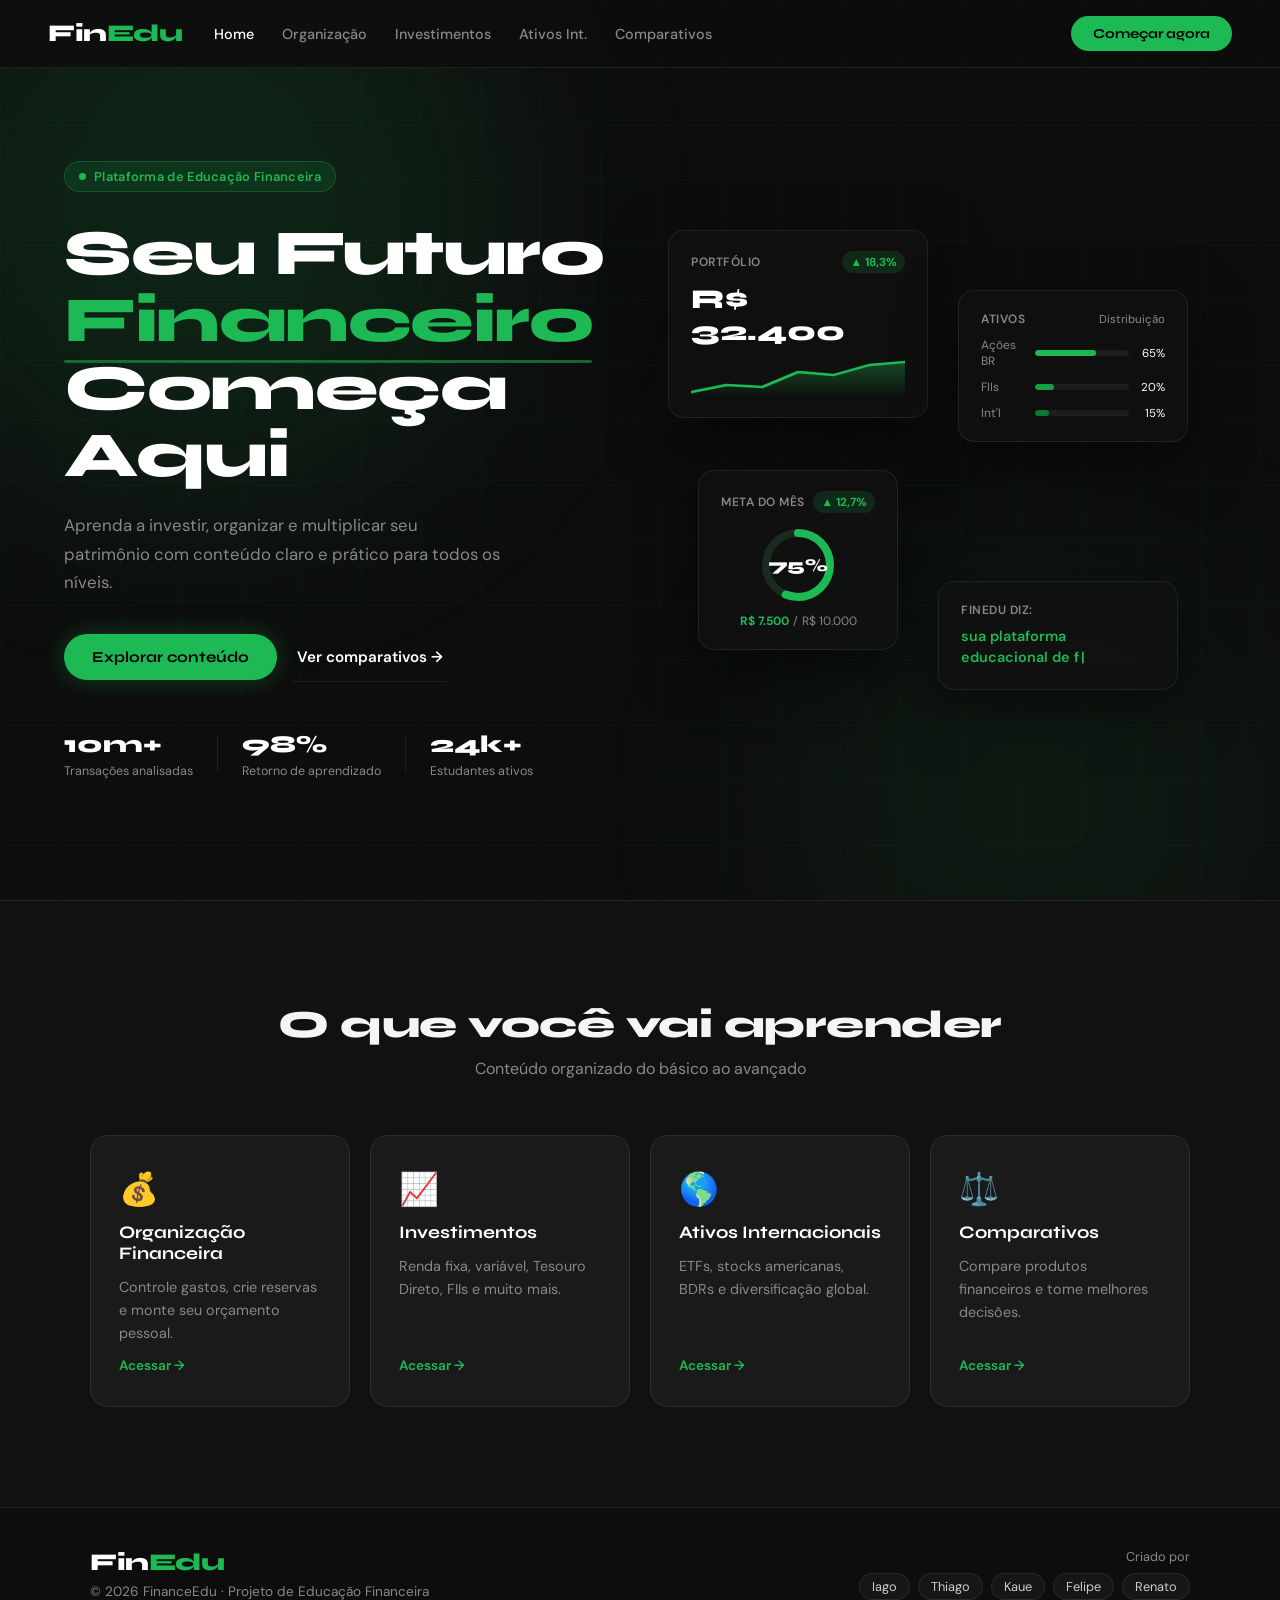
==== commit 352e0df4: "colocando os menus" ====
--- a/index.html
+++ b/index.html
@@ -1,54 +1,219 @@
 <!DOCTYPE html>
-<html lang="en">
+<html lang="pt-BR">
 <head>
     <meta charset="UTF-8">
     <meta name="viewport" content="width=device-width, initial-scale=1.0">
-    <title>Educação financeira</title>
+    <title>FinEdu — Educação Financeira</title>
+    <link rel="preconnect" href="https://fonts.googleapis.com">
+    <link rel="preconnect" href="https://fonts.gstatic.com" crossorigin>
+    <link href="https://fonts.googleapis.com/css2?family=Syne:wght@400;600;700;800&family=DM+Sans:wght@300;400;500&display=swap" rel="stylesheet">
     <link rel="stylesheet" href="assets/css/styles.css">
+    <link rel="stylesheet" href="assets/css/card.css">
 </head>
 <body>
-    <header>
-        <div class="logo">
-            Finance<span> Logo aqui</span>
-        </div>
-        <nav class="navbar">
-            <a href="./index.html">Home </a>
-            <a href="./pages/organizacao-financeira.html">
-                Organização Financeira 
-            </a>
-
-            <a href="./pages/investimentos.html">
-                Investimentos 
-            </a>
-
-            <a href="./pages/ativos-internacionais.html">
-                Ativos Internacionais 
-            </a>
-
-            <a href="./pages/comparativos.html">
-                Comparativos 
-            </a>
-        </nav>
-
-    </header>
-    <main>
-        <h1>index</h1>
-    </main>
-    <footer>
-        <p>
-            © 2026 FinanceEdu | Projeto de Educação Financeira
-        </p>
-        <h3>
-            criado por:
-        </h3>
-        <u>
-            <li>Iago</li>
-            <li>Thiago</li>
-            <li>Kaue</li>
-            <li>Felipe</li>
-            <li>Renato</li>
-        </u>
+
+    
+    <nav class="navbar">
+        <a href="index.html" class="logo">Fin<span>Edu</span></a>
+        <ul class="nav-links">
+            <li><a href="index.html" class="active">Home</a></li>
+            <li><a href="pages/organizacao-financeira.html">Organização</a></li>
+            <li><a href="pages/investimentos.html">Investimentos</a></li>
+            <li><a href="pages/ativos-internacionais.html">Ativos Int.</a></li>
+            <li><a href="pages/comparativos.html">Comparativos</a></li>
+        </ul>
+        <button class="nav-cta">Começar agora</button>
+        <button class="hamburger" id="hamburger">&#9776;</button>
+    </nav>
+
+    
+    <section class="hero">
+
+        
+        <div class="hero-bg">
+            <div class="grid-overlay"></div>
+            <div class="glow glow-1"></div>
+            <div class="glow glow-2"></div>
+        </div>
+
+        
+        <div class="hero-left">
+            <div class="badge">
+                <span class="badge-dot"></span>
+                Plataforma de Educação Financeira
+            </div>
+
+            <h1 class="hero-title">
+                Seu Futuro<br>
+                <span class="hero-title-accent">Financeiro</span><br>
+                Começa Aqui
+            </h1>
+
+            <p class="hero-sub">
+                Aprenda a investir, organizar e multiplicar seu patrimônio com conteúdo claro e prático para todos os níveis.
+            </p>
+
+            <div class="hero-actions">
+                <a href="pages/investimentos.html" class="btn-primary">Explorar conteúdo</a>
+                <a href="pages/comparativos.html" class="btn-ghost">Ver comparativos →</a>
+            </div>
+
+            <div class="hero-stats">
+                <div class="stat">
+                    <span class="stat-number">10m+</span>
+                    <span class="stat-label">Transações analisadas</span>
+                </div>
+                <div class="stat-divider"></div>
+                <div class="stat">
+                    <span class="stat-number">98%</span>
+                    <span class="stat-label">Retorno de aprendizado</span>
+                </div>
+                <div class="stat-divider"></div>
+                <div class="stat">
+                    <span class="stat-number">24k+</span>
+                    <span class="stat-label">Estudantes ativos</span>
+                </div>
+            </div>
+        </div>
+
+        
+        <div class="hero-right">
+
+            <div class="float-card card-portfolio">
+                <div class="card-header">
+                    <span class="card-label">Portfólio</span>
+                    <span class="card-badge up">▲ 18,3%</span>
+                </div>
+                <div class="card-value">R$ 32.400</div>
+                <div class="mini-chart">
+                    <svg viewBox="0 0 120 40" preserveAspectRatio="none">
+                        <polyline points="0,35 20,28 40,30 60,15 80,18 100,8 120,5"
+                            fill="none" stroke="#1DB954" stroke-width="2.5" stroke-linecap="round" stroke-linejoin="round"/>
+                        <polyline points="0,35 20,28 40,30 60,15 80,18 100,8 120,5 120,40 0,40"
+                            fill="url(#greenFade)" stroke="none"/>
+                        <defs>
+                            <linearGradient id="greenFade" x1="0" y1="0" x2="0" y2="1">
+                                <stop offset="0%" stop-color="#1DB954" stop-opacity="0.35"/>
+                                <stop offset="100%" stop-color="#1DB954" stop-opacity="0"/>
+                            </linearGradient>
+                        </defs>
+                    </svg>
+                </div>
+            </div>
+
+            <div class="float-card card-asset">
+                <div class="card-header">
+                    <span class="card-label">Ativos</span>
+                    <span class="card-label-right">Distribuição</span>
+                </div>
+                <div class="asset-list">
+                    <div class="asset-row">
+                        <div class="asset-bar-wrap">
+                            <span class="asset-name">Ações BR</span>
+                            <div class="asset-bar"><div class="asset-fill" style="width:65%;background:#1DB954"></div></div>
+                            <span class="asset-pct">65%</span>
+                        </div>
+                    </div>
+                    <div class="asset-row">
+                        <div class="asset-bar-wrap">
+                            <span class="asset-name">FIIs</span>
+                            <div class="asset-bar"><div class="asset-fill" style="width:20%;background:#14a146"></div></div>
+                            <span class="asset-pct">20%</span>
+                        </div>
+                    </div>
+                    <div class="asset-row">
+                        <div class="asset-bar-wrap">
+                            <span class="asset-name">Int'l</span>
+                            <div class="asset-bar"><div class="asset-fill" style="width:15%;background:#0d7a34"></div></div>
+                            <span class="asset-pct">15%</span>
+                        </div>
+                    </div>
+                </div>
+            </div>
+
+            <div class="float-card card-goal">
+                <div class="card-header">
+                    <span class="card-label">Meta do mês</span>
+                    <span class="card-badge up">▲ 12,7%</span>
+                </div>
+                <div class="goal-ring-wrap">
+                    <svg class="goal-ring" viewBox="0 0 80 80">
+                        <circle cx="40" cy="40" r="32" fill="none" stroke="#1a2a1e" stroke-width="8"/>
+                        <circle cx="40" cy="40" r="32" fill="none" stroke="#1DB954" stroke-width="8"
+                            stroke-dasharray="151" stroke-dashoffset="38"
+                            stroke-linecap="round" transform="rotate(-90 40 40)"/>
+                    </svg>
+                    <div class="goal-ring-text">
+                        <span class="goal-pct">75%</span>
+                    </div>
+                </div>
+                <div class="goal-info">
+                    <span class="goal-curr">R$ 7.500</span>
+                    <span class="goal-sep">/</span>
+                    <span class="goal-total">R$ 10.000</span>
+                </div>
+            </div>
+
+            <div class="float-card card-typewriter">
+                <div class="card-label">FinEdu diz:</div>
+                <p class="typing-line"><span id="typewriter"></span></p>
+            </div>
+
+        </div>
+    </section>
+
+    
+    <section class="topics">
+        <h2 class="section-title">O que você vai aprender</h2>
+        <p class="section-sub">Conteúdo organizado do básico ao avançado</p>
+
+        <div class="topics-grid">
+            <a href="pages/organizacao-financeira.html" class="topic-card">
+                <div class="topic-icon">💰</div>
+                <h3>Organização Financeira</h3>
+                <p>Controle gastos, crie reservas e monte seu orçamento pessoal.</p>
+                <span class="topic-link">Acessar →</span>
+            </a>
+            <a href="pages/investimentos.html" class="topic-card">
+                <div class="topic-icon">📈</div>
+                <h3>Investimentos</h3>
+                <p>Renda fixa, variável, Tesouro Direto, FIIs e muito mais.</p>
+                <span class="topic-link">Acessar →</span>
+            </a>
+            <a href="pages/ativos-internacionais.html" class="topic-card">
+                <div class="topic-icon">🌎</div>
+                <h3>Ativos Internacionais</h3>
+                <p>ETFs, stocks americanas, BDRs e diversificação global.</p>
+                <span class="topic-link">Acessar →</span>
+            </a>
+            <a href="pages/comparativos.html" class="topic-card">
+                <div class="topic-icon">⚖️</div>
+                <h3>Comparativos</h3>
+                <p>Compare produtos financeiros e tome melhores decisões.</p>
+                <span class="topic-link">Acessar →</span>
+            </a>
+        </div>
+    </section>
+
+    <footer class="footer">
+        <div class="footer-inner">
+            <div class="footer-brand">
+                <span class="logo">Fin<span>Edu</span></span>
+                <p>© 2026 FinanceEdu · Projeto de Educação Financeira</p>
+            </div>
+            <div class="footer-team">
+                <span class="footer-team-label">Criado por</span>
+                <div class="footer-avatars">
+                    <span>Iago</span>
+                    <span>Thiago</span>
+                    <span>Kaue</span>
+                    <span>Felipe</span>
+                    <span>Renato</span>
+                </div>
+            </div>
+        </div>
     </footer>
+
     <script src="assets/js/scripts.js"></script>
 </body>
-</html>+</html>
--- a/assets/css/card.css
+++ b/assets/css/card.css
@@ -0,0 +1,230 @@
+/* Floating cards */
+.float-card {
+    position: absolute;
+    background: rgba(17,17,17,0.85);
+    border: 1px solid var(--border);
+    border-radius: 16px;
+    padding: 20px 22px;
+    backdrop-filter: blur(12px);
+    box-shadow: 0 20px 60px rgba(0,0,0,0.5);
+    animation: floatIn 0.9s ease both;
+}
+
+.card-portfolio {
+    top: 0; left: 0;
+    width: 260px;
+    animation-delay: 0.2s;
+}
+.card-asset {
+    top: 60px; right: 0;
+    width: 230px;
+    animation-delay: 0.4s;
+}
+.card-goal {
+    bottom: 60px; left: 30px;
+    width: 200px;
+    animation-delay: 0.5s;
+    text-align: center;
+}
+.card-typewriter {
+    bottom: 20px; right: 10px;
+    width: 240px;
+    animation-delay: 0.65s;
+}
+
+@keyframes floatIn {
+    from { opacity: 0; transform: translateY(24px); }
+    to   { opacity: 1; transform: translateY(0); }
+}
+
+/* Subtle floating idle animation */
+.card-portfolio { animation: floatIn 0.9s ease 0.2s both, idleFloat 6s ease-in-out 1.2s infinite; }
+.card-asset     { animation: floatIn 0.9s ease 0.4s both, idleFloat 7s ease-in-out 1.5s infinite; }
+.card-goal      { animation: floatIn 0.9s ease 0.5s both, idleFloat 5.5s ease-in-out 1s infinite; }
+.card-typewriter{ animation: floatIn 0.9s ease 0.65s both, idleFloat 6.5s ease-in-out 1.3s infinite; }
+
+@keyframes idleFloat {
+    0%, 100% { transform: translateY(0); }
+    50% { transform: translateY(-8px); }
+}
+
+.card-header {
+    display: flex;
+    align-items: center;
+    justify-content: space-between;
+    margin-bottom: 10px;
+}
+.card-label {
+    font-size: 0.75rem;
+    color: var(--text-muted);
+    font-weight: 600;
+    text-transform: uppercase;
+    letter-spacing: 0.5px;
+}
+.card-label-right { font-size: 0.72rem; color: var(--text-muted); }
+.card-badge {
+    font-size: 0.73rem;
+    font-weight: 700;
+    padding: 3px 8px;
+    border-radius: 20px;
+}
+.card-badge.up { background: rgba(29,185,84,0.15); color: var(--green); }
+.card-value {
+    font-family: var(--font-head);
+    font-size: 1.7rem;
+    font-weight: 800;
+    color: #fff;
+    margin-bottom: 10px;
+}
+
+/* Mini chart */
+.mini-chart { width: 100%; height: 40px; }
+.mini-chart svg { width: 100%; height: 100%; }
+
+/* Asset bars */
+.asset-list { display: flex; flex-direction: column; gap: 10px; margin-top: 4px; }
+.asset-bar-wrap {
+    display: flex;
+    align-items: center;
+    gap: 8px;
+}
+.asset-name { font-size: 0.75rem; color: var(--text-muted); width: 46px; flex-shrink: 0; }
+.asset-bar {
+    flex: 1;
+    height: 6px;
+    background: rgba(255,255,255,0.06);
+    border-radius: 4px;
+    overflow: hidden;
+}
+.asset-fill {
+    height: 100%;
+    border-radius: 4px;
+    transition: width 0.8s ease;
+}
+.asset-pct { font-size: 0.72rem; color: #fff; width: 28px; text-align: right; }
+
+/* Goal ring */
+.goal-ring-wrap {
+    position: relative;
+    width: 80px; height: 80px;
+    margin: 12px auto 8px;
+}
+.goal-ring { width: 100%; height: 100%; }
+.goal-ring-text {
+    position: absolute;
+    inset: 0;
+    display: flex;
+    align-items: center;
+    justify-content: center;
+}
+.goal-pct {
+    font-family: var(--font-head);
+    font-size: 1.1rem;
+    font-weight: 800;
+    color: #fff;
+}
+.goal-info {
+    display: flex;
+    justify-content: center;
+    gap: 4px;
+    font-size: 0.75rem;
+}
+.goal-curr { color: var(--green); font-weight: 700; }
+.goal-sep { color: var(--text-muted); }
+.goal-total { color: var(--text-muted); }
+
+/* Typewriter card */
+.typing-line {
+    margin-top: 8px;
+    font-size: 0.9rem;
+    color: #ccc;
+    line-height: 1.5;
+    min-height: 40px;
+}
+#typewriter { color: var(--green); font-weight: 600; }
+#typewriter::after {
+    content: "|";
+    margin-left: 2px;
+    color: var(--green);
+    animation: blink 1s infinite;
+}
+@keyframes blink {
+    0%, 50% { opacity: 1; }
+    51%, 100% { opacity: 0; }
+}
+
+/* ===== TOPICS SECTION ===== */
+.topics {
+    padding: 100px 64px;
+    background: var(--bg-2);
+    border-top: 1px solid var(--border);
+}
+
+.section-title {
+    font-family: var(--font-head);
+    font-size: clamp(1.8rem, 3vw, 2.8rem);
+    font-weight: 800;
+    letter-spacing: -0.5px;
+    margin-bottom: 10px;
+    text-align: center;
+}
+.section-sub {
+    color: var(--text-muted);
+    text-align: center;
+    margin-bottom: 56px;
+    font-size: 1rem;
+}
+
+.topics-grid {
+    display: grid;
+    grid-template-columns: repeat(auto-fit, minmax(240px, 1fr));
+    gap: 20px;
+    max-width: 1100px;
+    margin: 0 auto;
+}
+
+.topic-card {
+    background: var(--bg-card);
+    border: 1px solid var(--border);
+    border-radius: 18px;
+    padding: 32px 28px;
+    text-decoration: none;
+    color: inherit;
+    transition: border-color 0.25s, background 0.25s, transform 0.25s;
+    display: flex;
+    flex-direction: column;
+    gap: 12px;
+}
+.topic-card:hover {
+    border-color: var(--green);
+    background: rgba(29,185,84,0.05);
+    transform: translateY(-4px);
+}
+.topic-icon { font-size: 2rem; }
+.topic-card h3 {
+    font-family: var(--font-head);
+    font-size: 1.1rem;
+    font-weight: 700;
+    color: #fff;
+}
+.topic-card p { color: var(--text-muted); font-size: 0.9rem; line-height: 1.6; flex: 1; }
+.topic-link { color: var(--green); font-size: 0.85rem; font-weight: 600; }
+
+@media (max-width: 900px) {
+    .card-portfolio { width: 200px; }
+    .card-asset { width: 185px; top: 40px; }
+    .card-goal { width: 170px; bottom: 0; left: 10px; }
+    .card-typewriter { width: 190px; bottom: 0; right: 0; }
+}
+
+@media (max-width: 900px) {
+    .card-portfolio { width: 200px; }
+    .card-asset { width: 185px; top: 40px; }
+    .card-goal { width: 170px; bottom: 0; left: 10px; }
+    .card-typewriter { width: 190px; bottom: 0; right: 0; }
+}
+
+@media (max-width: 640px) {
+    .card-portfolio { font-size: 0.9rem; width: 180px; }
+    .card-asset { width: 170px; }
+}
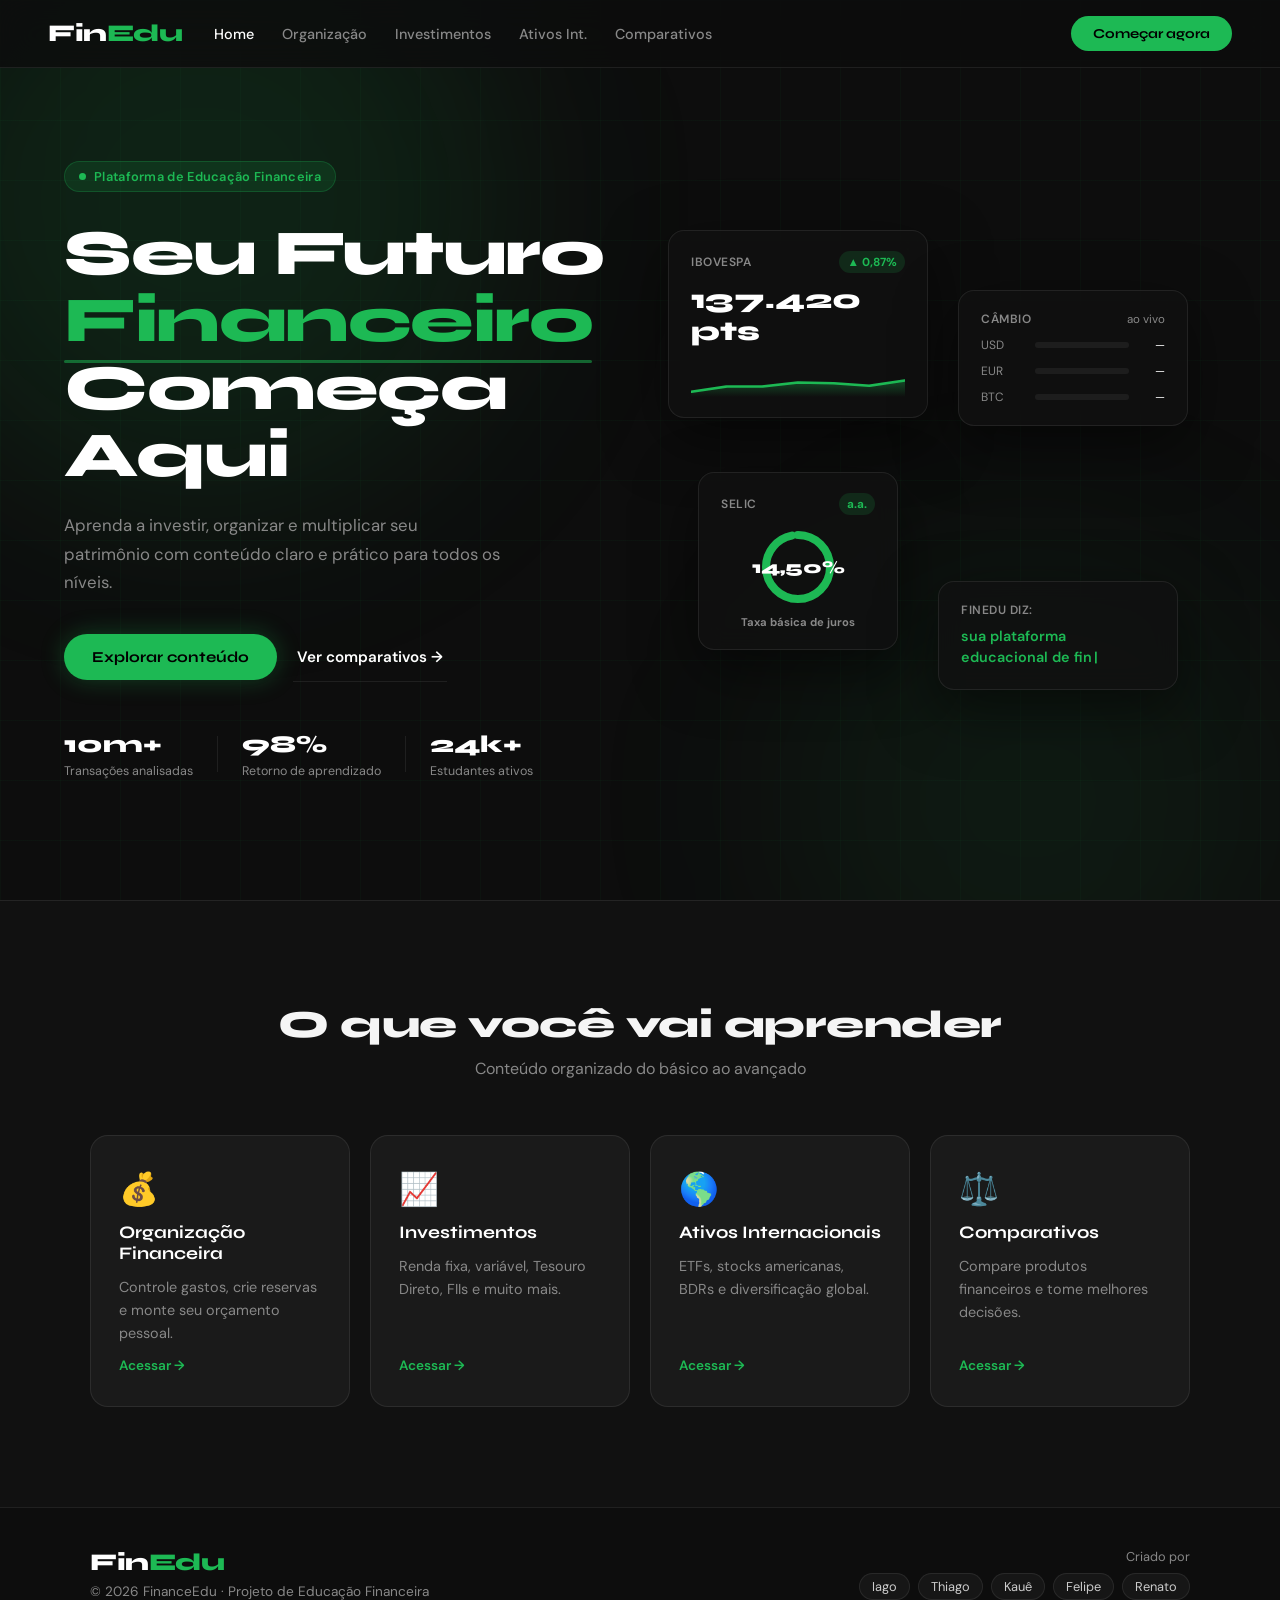
==== commit 68747ff6: "Atualização final" ====
--- a/index.html
+++ b/index.html
@@ -22,7 +22,7 @@
             <li><a href="pages/ativos-internacionais.html">Ativos Int.</a></li>
             <li><a href="pages/comparativos.html">Comparativos</a></li>
         </ul>
-        <button class="nav-cta">Começar agora</button>
+        <a href="#topicos" class="nav-cta">Começar agora</a>
         <button class="hamburger" id="hamburger">&#9776;</button>
     </nav>
 
@@ -79,17 +79,18 @@
         
         <div class="hero-right">
 
+            <!-- CARD IBOVESPA -->
             <div class="float-card card-portfolio">
                 <div class="card-header">
-                    <span class="card-label">Portfólio</span>
-                    <span class="card-badge up">▲ 18,3%</span>
-                </div>
-                <div class="card-value">R$ 32.400</div>
+                    <span class="card-label">Ibovespa</span>
+                    <span class="card-badge up" id="ibov-badge">carregando…</span>
+                </div>
+                <div class="card-value" id="ibov-valor">—</div>
                 <div class="mini-chart">
                     <svg viewBox="0 0 120 40" preserveAspectRatio="none">
-                        <polyline points="0,35 20,28 40,30 60,15 80,18 100,8 120,5"
+                        <polyline id="ibov-linha" points="0,35 20,28 40,30 60,15 80,18 100,8 120,5"
                             fill="none" stroke="#1DB954" stroke-width="2.5" stroke-linecap="round" stroke-linejoin="round"/>
-                        <polyline points="0,35 20,28 40,30 60,15 80,18 100,8 120,5 120,40 0,40"
+                        <polyline id="ibov-area" points="0,35 20,28 40,30 60,15 80,18 100,8 120,5 120,40 0,40"
                             fill="url(#greenFade)" stroke="none"/>
                         <defs>
                             <linearGradient id="greenFade" x1="0" y1="0" x2="0" y2="1">
@@ -101,56 +102,57 @@
                 </div>
             </div>
 
+            <!-- CARD CÂMBIO AO VIVO -->
             <div class="float-card card-asset">
                 <div class="card-header">
-                    <span class="card-label">Ativos</span>
-                    <span class="card-label-right">Distribuição</span>
+                    <span class="card-label">Câmbio</span>
+                    <span class="card-label-right" id="cambio-hora">ao vivo</span>
                 </div>
                 <div class="asset-list">
                     <div class="asset-row">
                         <div class="asset-bar-wrap">
-                            <span class="asset-name">Ações BR</span>
-                            <div class="asset-bar"><div class="asset-fill" style="width:65%;background:#1DB954"></div></div>
-                            <span class="asset-pct">65%</span>
+                            <span class="asset-name">USD</span>
+                            <div class="asset-bar"><div class="asset-fill" id="bar-usd" style="width:0%;background:#1DB954"></div></div>
+                            <span class="asset-pct" id="val-usd">—</span>
                         </div>
                     </div>
                     <div class="asset-row">
                         <div class="asset-bar-wrap">
-                            <span class="asset-name">FIIs</span>
-                            <div class="asset-bar"><div class="asset-fill" style="width:20%;background:#14a146"></div></div>
-                            <span class="asset-pct">20%</span>
+                            <span class="asset-name">EUR</span>
+                            <div class="asset-bar"><div class="asset-fill" id="bar-eur" style="width:0%;background:#14a146"></div></div>
+                            <span class="asset-pct" id="val-eur">—</span>
                         </div>
                     </div>
                     <div class="asset-row">
                         <div class="asset-bar-wrap">
-                            <span class="asset-name">Int'l</span>
-                            <div class="asset-bar"><div class="asset-fill" style="width:15%;background:#0d7a34"></div></div>
-                            <span class="asset-pct">15%</span>
+                            <span class="asset-name">BTC</span>
+                            <div class="asset-bar"><div class="asset-fill" id="bar-btc" style="width:0%;background:#0d7a34"></div></div>
+                            <span class="asset-pct" id="val-btc">—</span>
                         </div>
                     </div>
                 </div>
             </div>
 
+            <!-- CARD SELIC -->
             <div class="float-card card-goal">
                 <div class="card-header">
-                    <span class="card-label">Meta do mês</span>
-                    <span class="card-badge up">▲ 12,7%</span>
+                    <span class="card-label">Selic</span>
+                    <span class="card-badge up">a.a.</span>
                 </div>
                 <div class="goal-ring-wrap">
                     <svg class="goal-ring" viewBox="0 0 80 80">
                         <circle cx="40" cy="40" r="32" fill="none" stroke="#1a2a1e" stroke-width="8"/>
                         <circle cx="40" cy="40" r="32" fill="none" stroke="#1DB954" stroke-width="8"
-                            stroke-dasharray="151" stroke-dashoffset="38"
+                            id="selic-ring"
+                            stroke-dasharray="201" stroke-dashoffset="100"
                             stroke-linecap="round" transform="rotate(-90 40 40)"/>
                     </svg>
                     <div class="goal-ring-text">
-                        <span class="goal-pct">75%</span>
+                        <span class="goal-pct" id="selic-pct">—</span>
                     </div>
                 </div>
                 <div class="goal-info">
-                    <span class="goal-curr">R$ 7.500</span>
-                    <span class="goal-sep">/</span>
-                    <span class="goal-total">R$ 10.000</span>
+                    <span class="goal-curr" style="font-size:0.7rem;color:var(--text-muted);">Taxa básica de juros</span>
                 </div>
             </div>
 
@@ -163,7 +165,7 @@
     </section>
 
     
-    <section class="topics">
+    <section class="topics" id="topicos">
         <h2 class="section-title">O que você vai aprender</h2>
         <p class="section-sub">Conteúdo organizado do básico ao avançado</p>
 
@@ -206,7 +208,7 @@
                 <div class="footer-avatars">
                     <span>Iago</span>
                     <span>Thiago</span>
-                    <span>Kaue</span>
+                    <span>Kauê</span>
                     <span>Felipe</span>
                     <span>Renato</span>
                 </div>
--- a/assets/css/styles.css
+++ b/assets/css/styles.css
@@ -85,6 +85,7 @@
     flex-shrink: 0;
 }
 .nav-cta:hover { background: var(--green-dark); transform: scale(1.03); }
+a.nav-cta { display: inline-flex; align-items: center; text-decoration: none; }
 
 .hamburger {
     display: none;
@@ -344,6 +345,33 @@
     .nav-links { display: none; }
     .nav-cta { display: none; }
     .hamburger { display: block; }
+
+    .nav-links.open {
+        display: flex;
+        flex-direction: column;
+        position: fixed;
+        top: 68px;
+        left: 0; right: 0;
+        background: rgba(13,13,13,0.97);
+        backdrop-filter: blur(16px);
+        border-bottom: 1px solid var(--border);
+        padding: 16px 20px 24px;
+        gap: 4px;
+        z-index: 99;
+        animation: slideDown 0.2s ease both;
+    }
+    .nav-links.open li { width: 100%; }
+    .nav-links.open a {
+        display: block;
+        padding: 12px 0;
+        font-size: 1rem;
+        border-bottom: 1px solid var(--border);
+    }
+    .nav-links.open li:last-child a { border-bottom: none; }
+    @keyframes slideDown {
+        from { opacity: 0; transform: translateY(-8px); }
+        to   { opacity: 1; transform: translateY(0); }
+    }
     .hero-title { letter-spacing: -1px; }
     .hero-stats { flex-wrap: wrap; gap: 16px; }
     .stat-divider { display: none; }
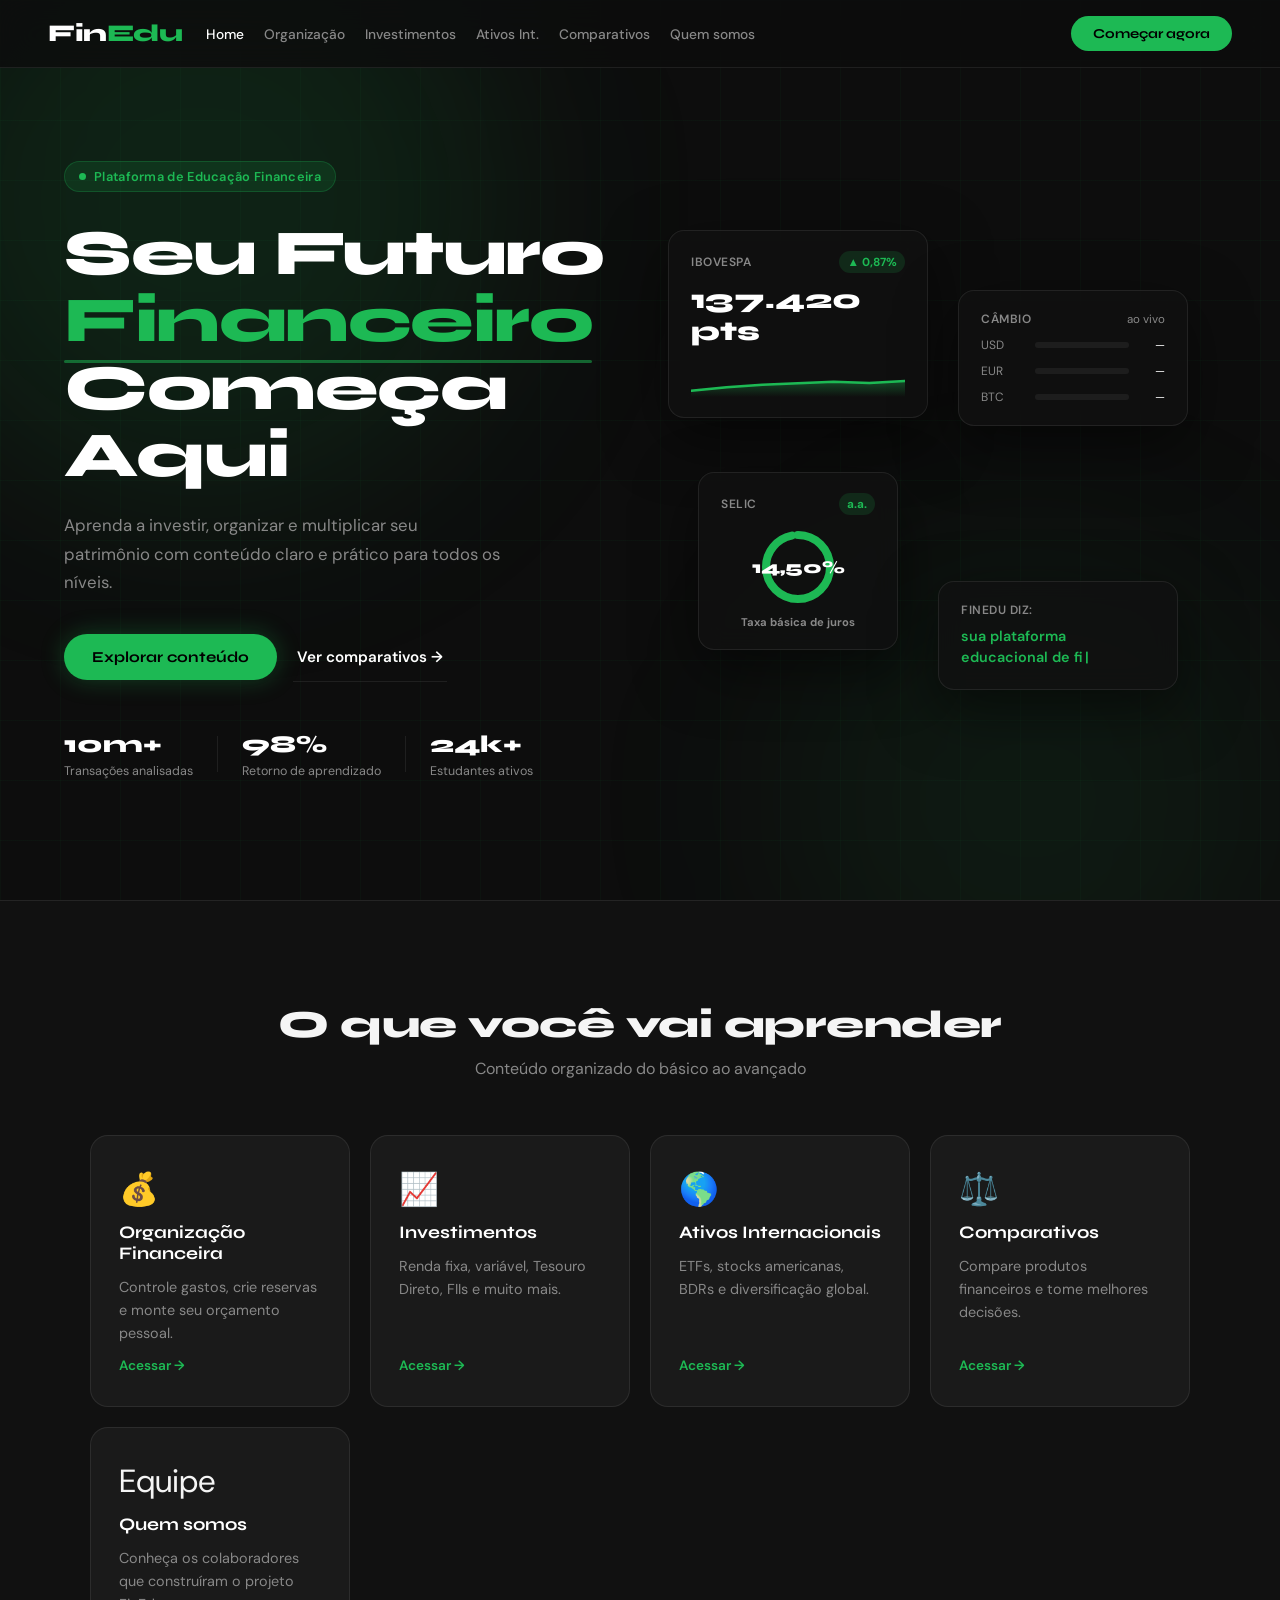
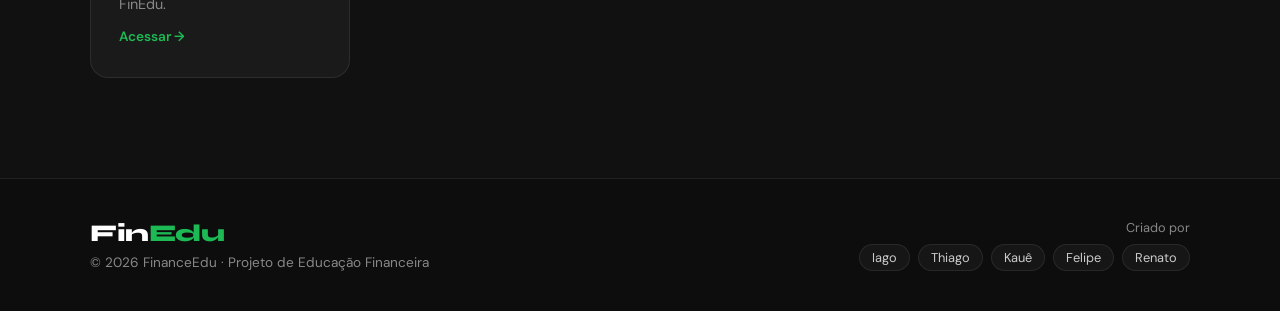
==== commit 6669ea75: "Atualizando projeto" ====
--- a/index.html
+++ b/index.html
@@ -21,6 +21,7 @@
             <li><a href="pages/investimentos.html">Investimentos</a></li>
             <li><a href="pages/ativos-internacionais.html">Ativos Int.</a></li>
             <li><a href="pages/comparativos.html">Comparativos</a></li>
+            <li><a href="pages/quem-somos.html">Quem somos</a></li>
         </ul>
         <a href="#topicos" class="nav-cta">Começar agora</a>
         <button class="hamburger" id="hamburger">&#9776;</button>
@@ -194,6 +195,12 @@
                 <p>Compare produtos financeiros e tome melhores decisões.</p>
                 <span class="topic-link">Acessar →</span>
             </a>
+            <a href="pages/quem-somos.html" class="topic-card">
+                <div class="topic-icon">Equipe</div>
+                <h3>Quem somos</h3>
+                <p>Conheça os colaboradores que construíram o projeto FinEdu.</p>
+                <span class="topic-link">Acessar →</span>
+            </a>
         </div>
     </section>
 
--- a/assets/css/styles.css
+++ b/assets/css/styles.css
@@ -36,7 +36,7 @@
     z-index: 100;
     display: flex;
     align-items: center;
-    gap: 32px;
+    gap: 24px;
     padding: 0 48px;
     height: 68px;
     background: rgba(13,13,13,0.85);
@@ -58,13 +58,13 @@
 .nav-links {
     display: flex;
     list-style: none;
-    gap: 28px;
+    gap: 20px;
     flex: 1;
 }
 .nav-links a {
     color: var(--text-muted);
     text-decoration: none;
-    font-size: 0.9rem;
+    font-size: 0.86rem;
     font-weight: 500;
     transition: color 0.2s;
 }
@@ -376,4 +376,4 @@
     .hero-stats { flex-wrap: wrap; gap: 16px; }
     .stat-divider { display: none; }
     .hero-right { min-height: 420px; }
-}+}
